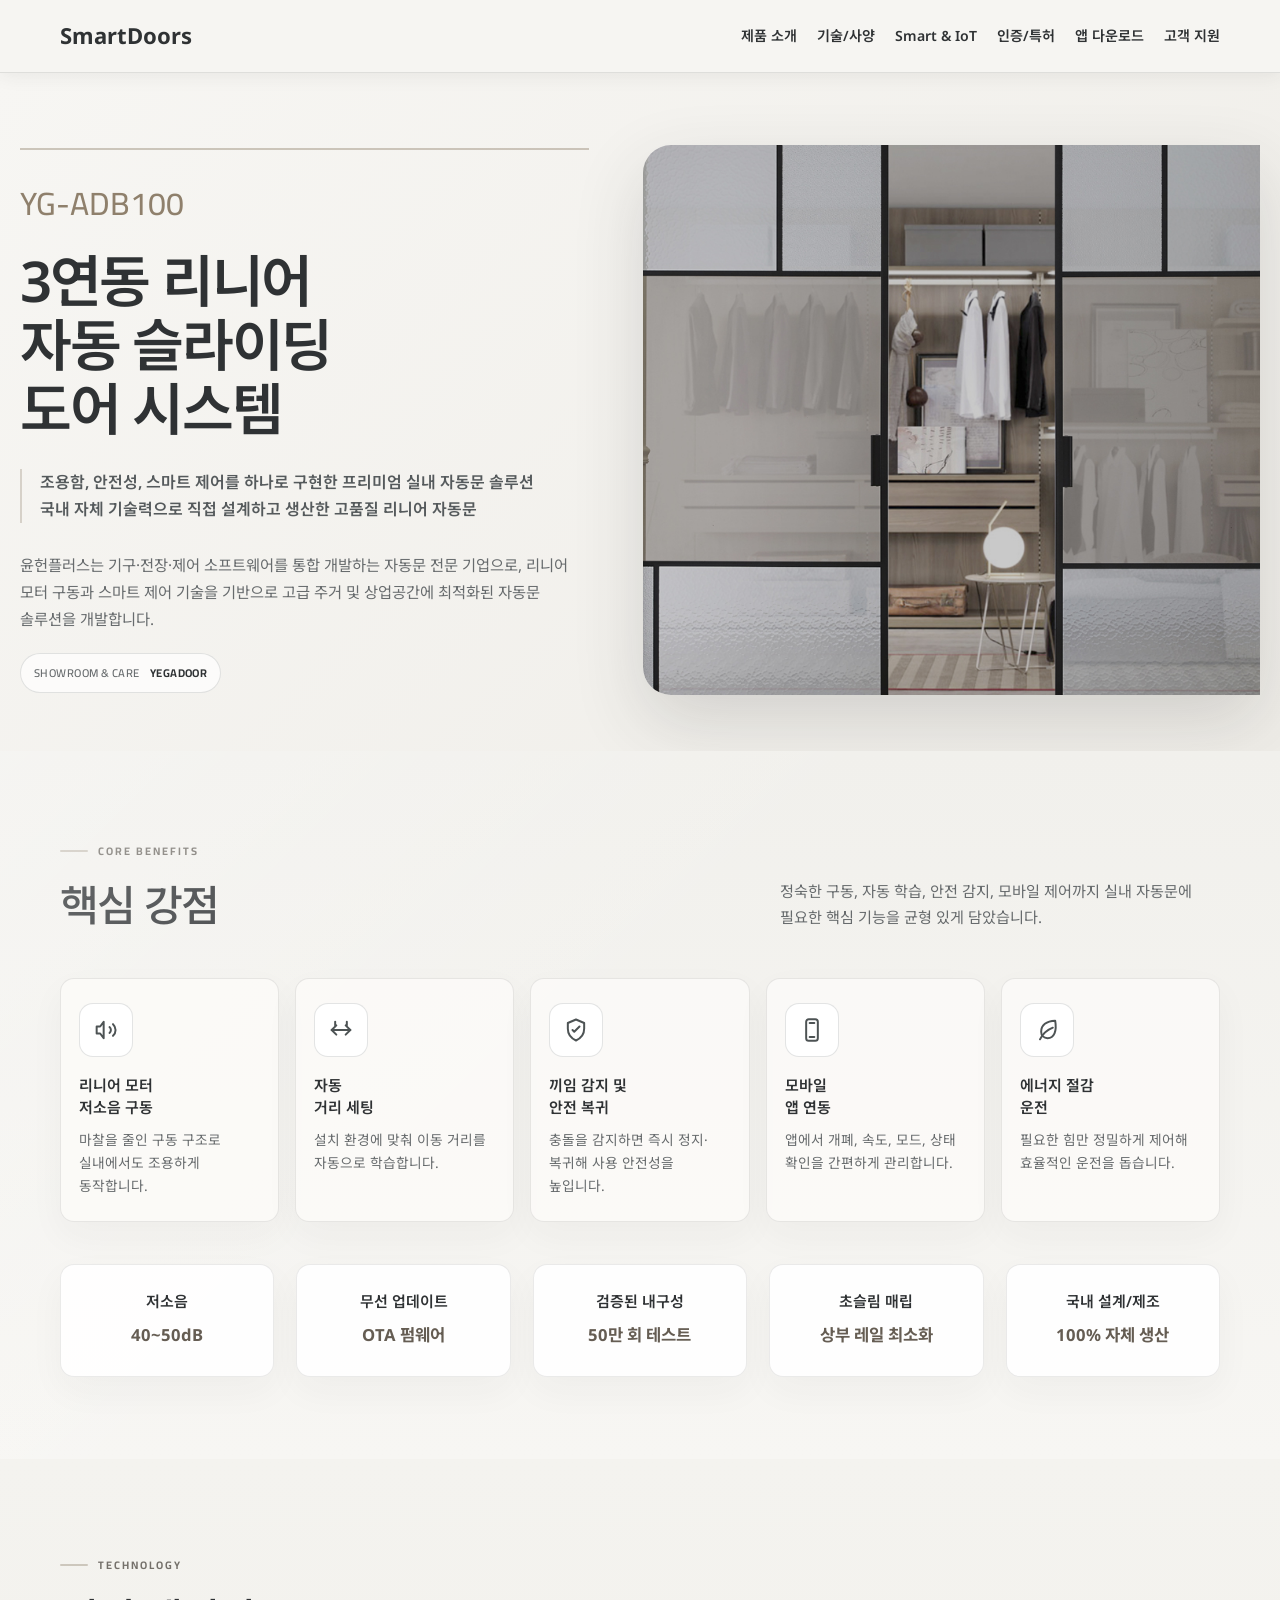
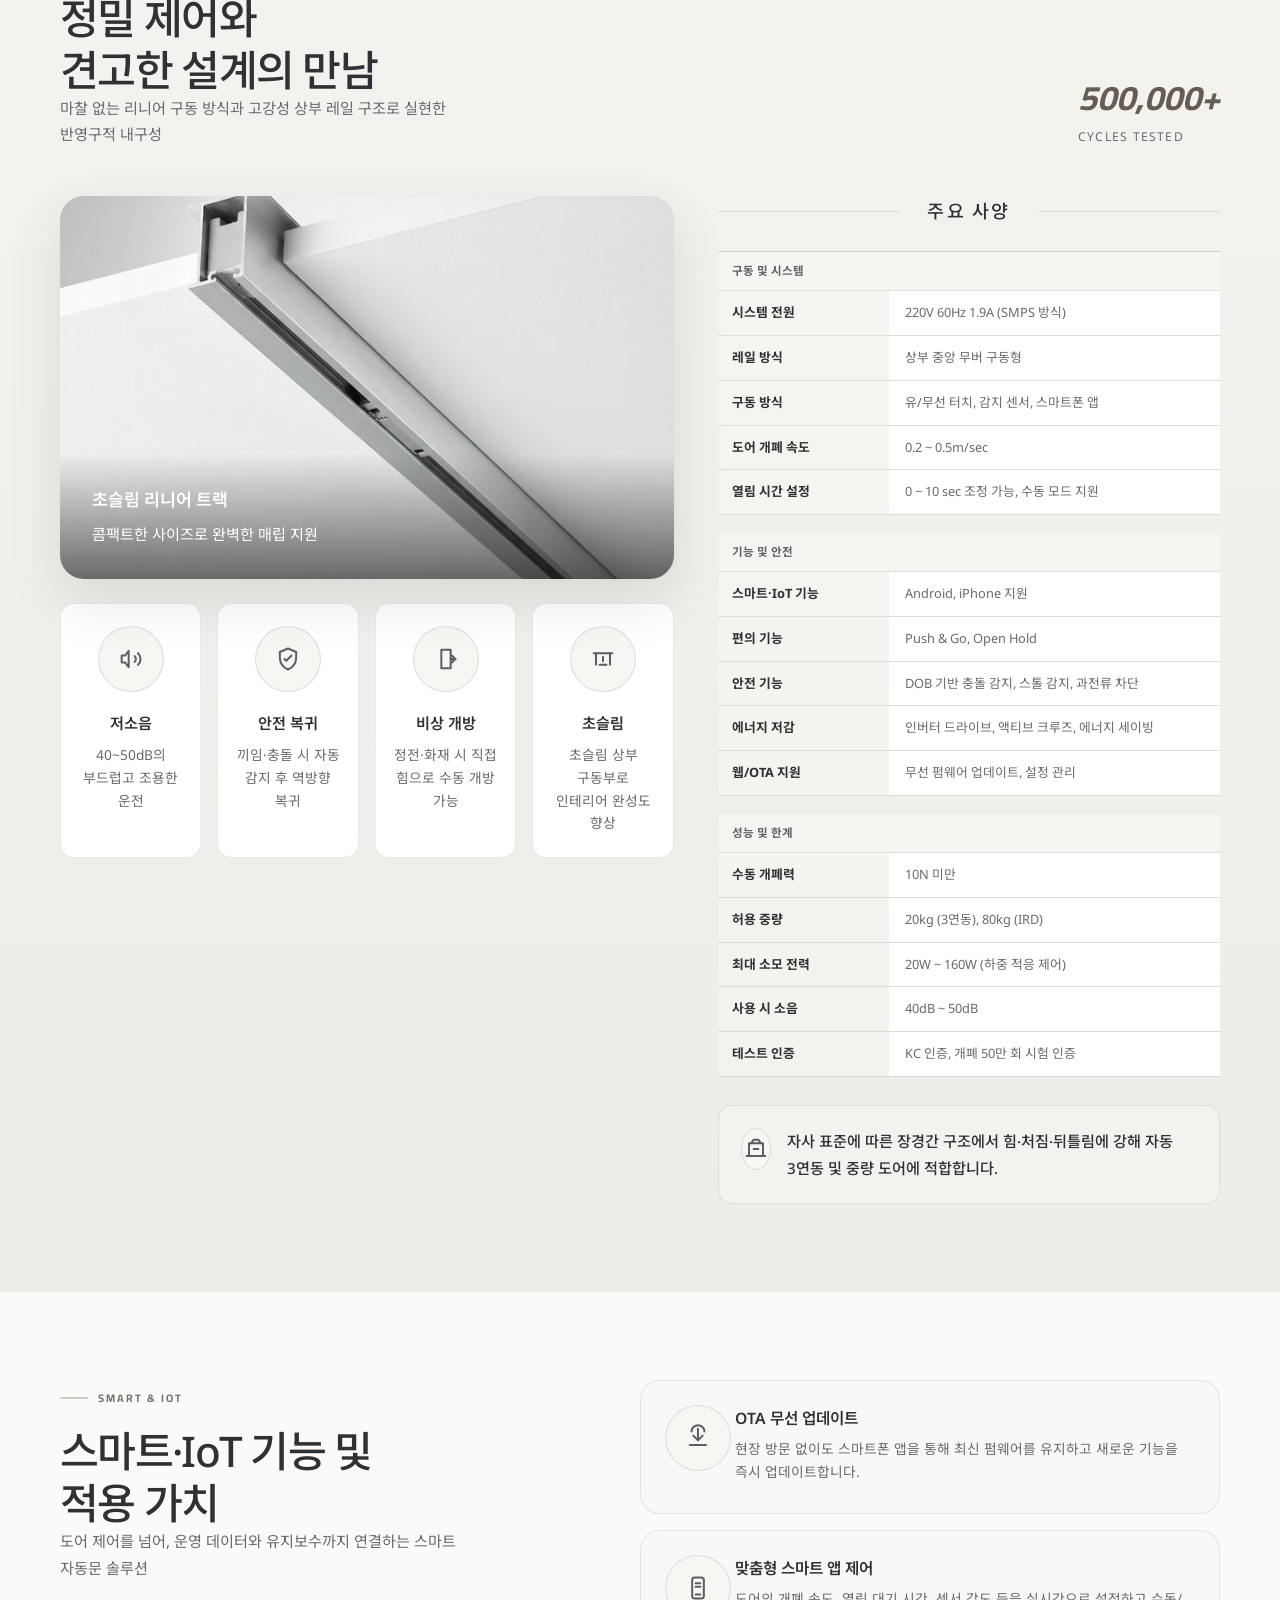
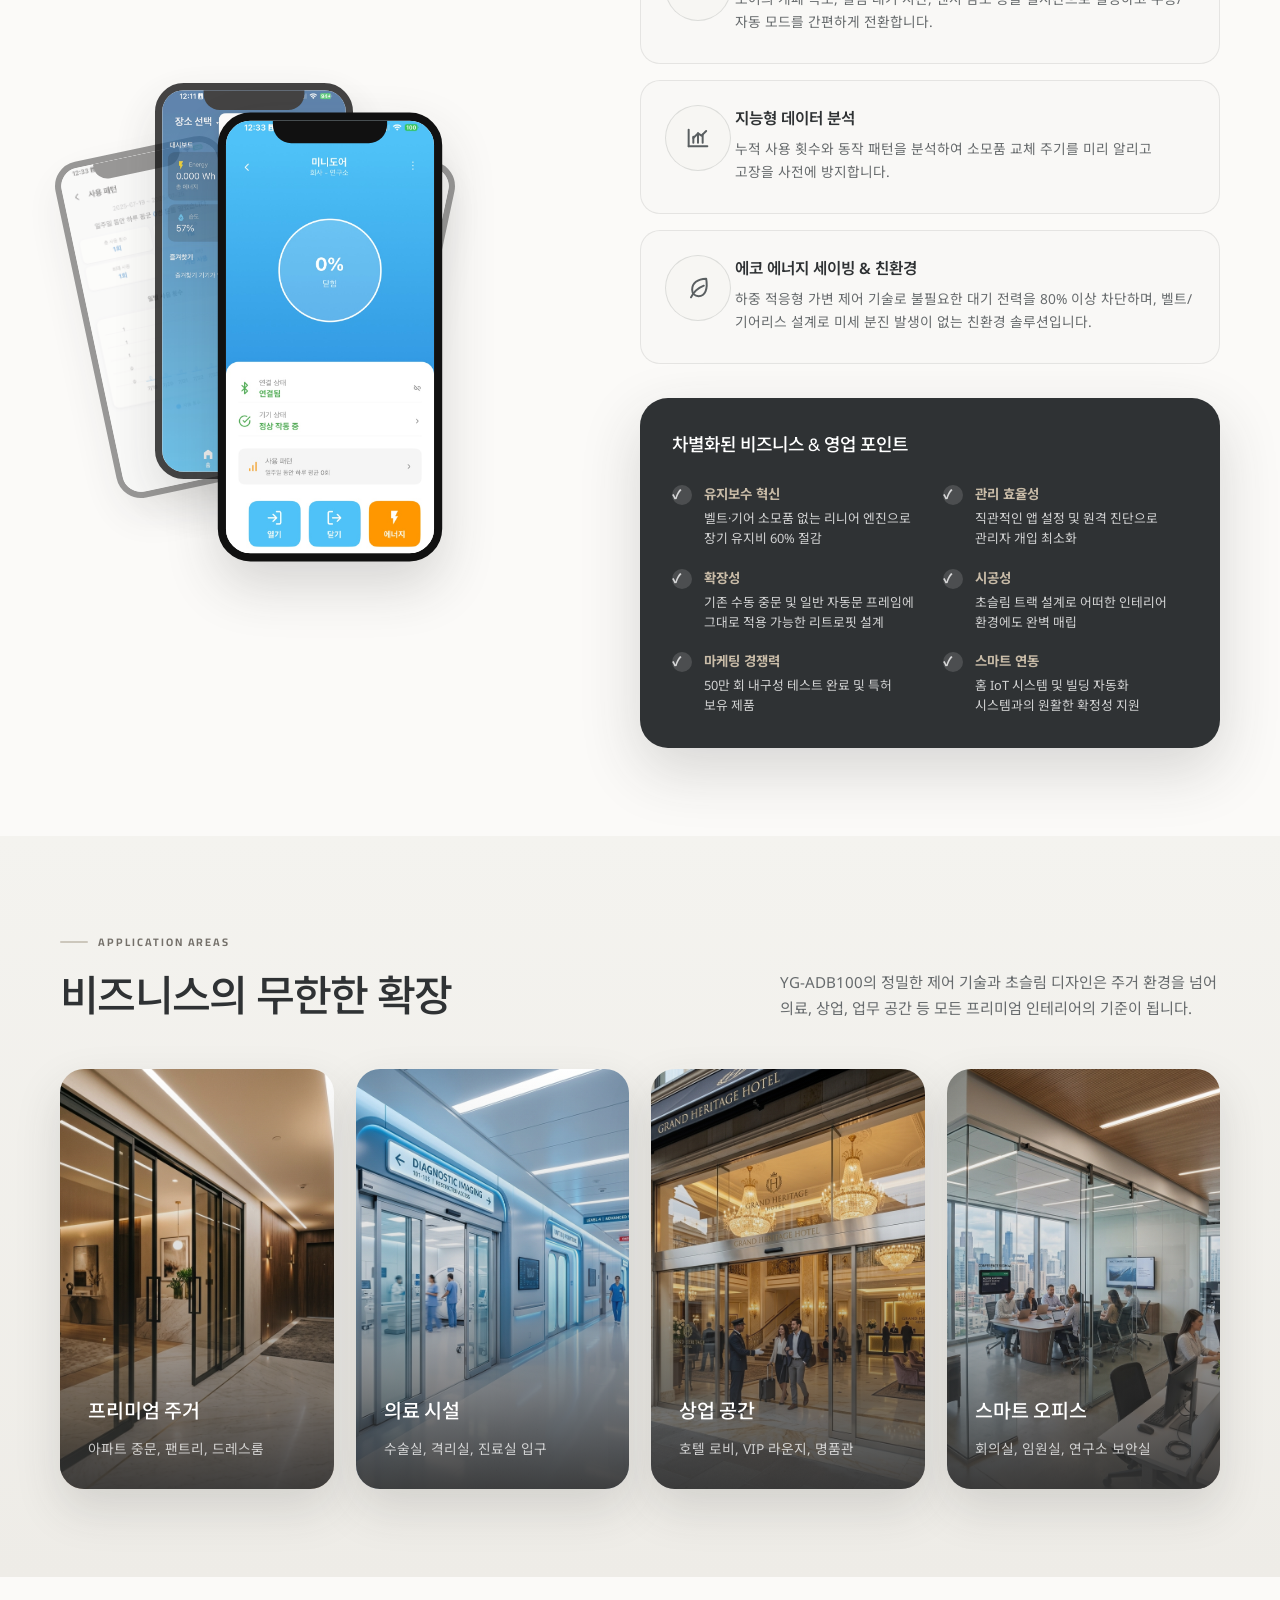
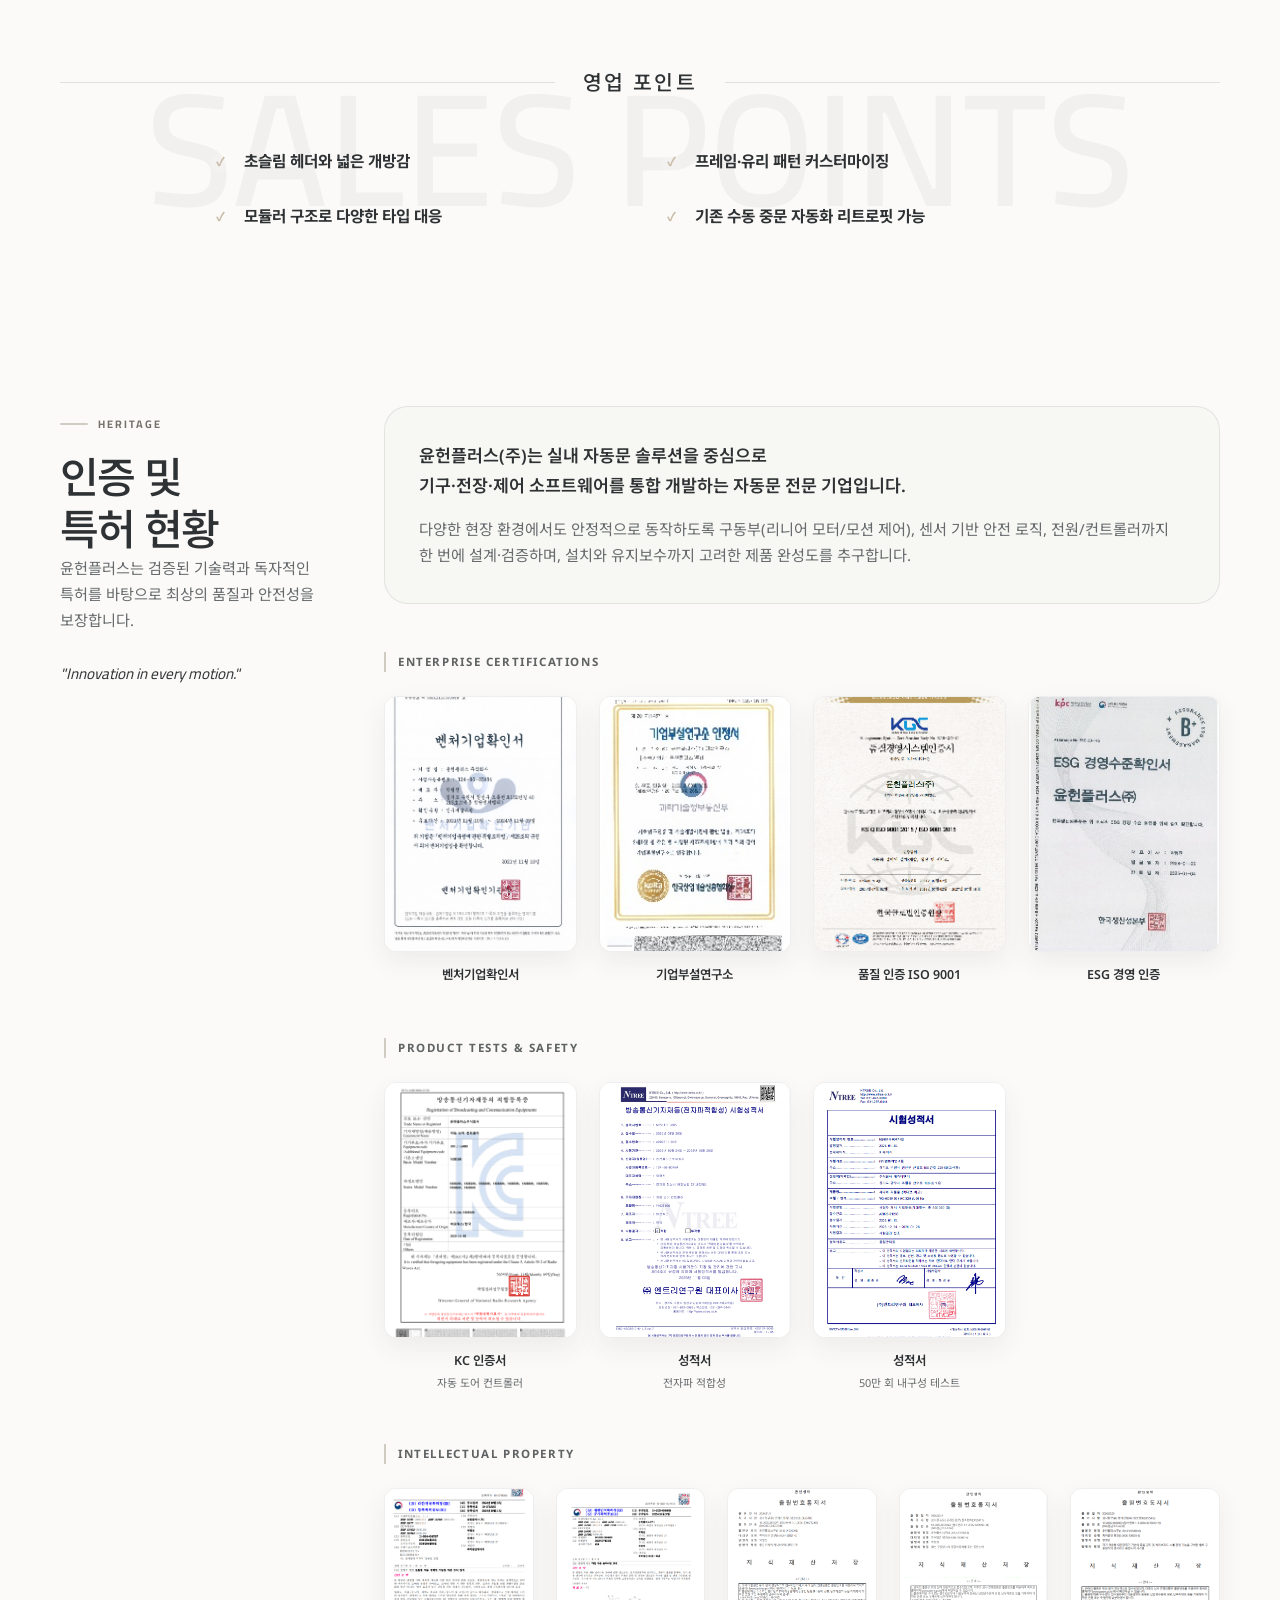
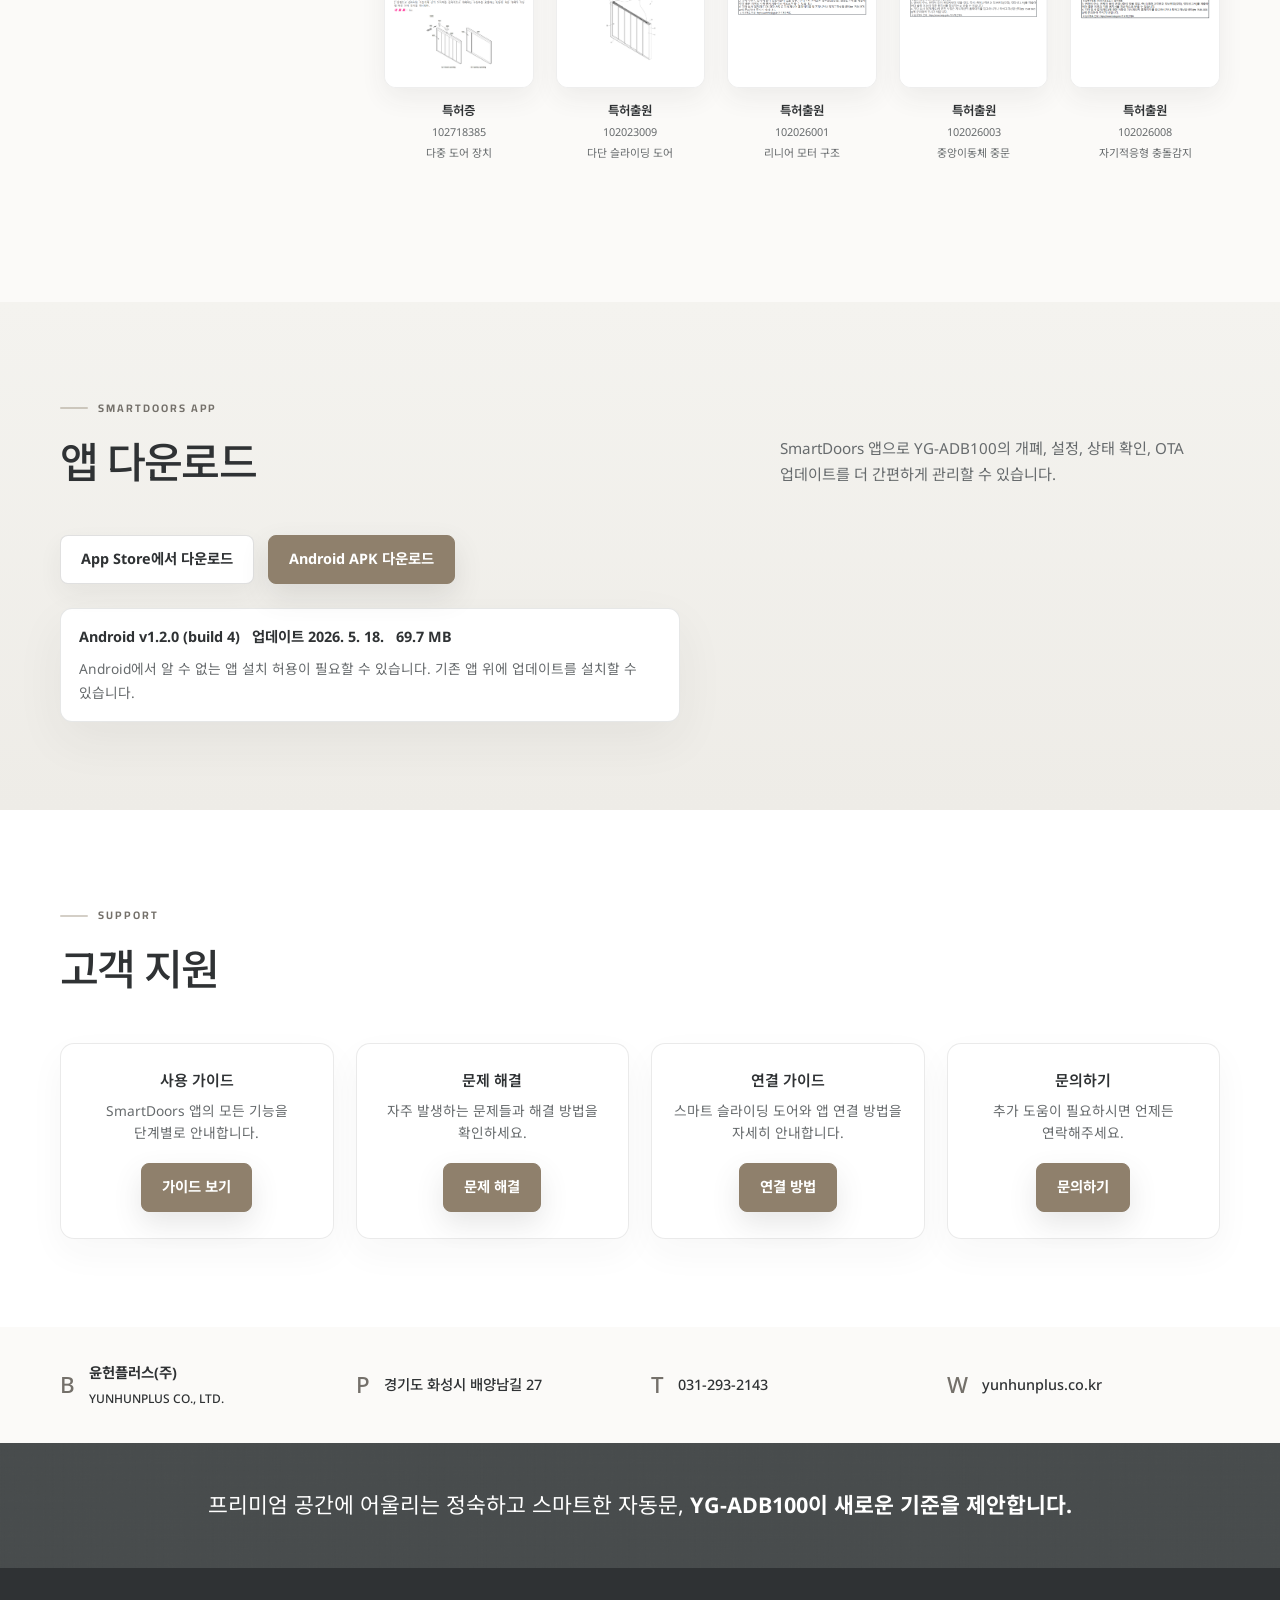
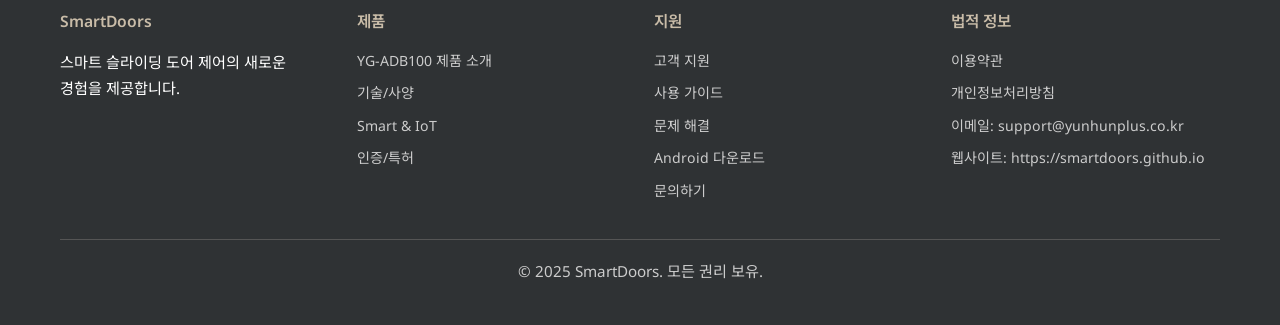
==== index.html @ 71a6e022 "docs: 핵심 강점 섹션 하단에 국내 설계/제조 메트릭 카드 추가 및 레이아웃 수정" ====
<!DOCTYPE html>
<html lang="ko">

<head>
    <meta charset="UTF-8">
    <meta name="viewport" content="width=device-width, initial-scale=1.0">
    <title>SmartDoors - YG-ADB100 스마트 자동 슬라이딩 도어</title>
    <meta name="description"
        content="SmartDoors는 YG-ADB100 스마트 자동 슬라이딩 도어 시스템과 모바일 앱을 소개하고, iOS 및 Android 앱 다운로드와 고객 지원을 제공합니다.">
    <meta name="keywords" content="YG-ADB100,스마트 슬라이딩 도어,자동문,슬라이딩 도어,리니어 모터,블루투스,스마트홈,자동화,제어,원격">
    <style>
        @import url("https://fonts.googleapis.com/css2?family=Cairo:wght@300;400;500;600;700&family=Noto+Sans:wght@300;400;500;600;700&family=Noto+Sans+KR:wght@300;400;500;600;700&display=swap");

        * {
            margin: 0;
            padding: 0;
            box-sizing: border-box;
        }

        :root {
            --gold: #8f806c;
            --gold-light: #c9bca8;
            --cream: #f6f5f2;
            --cream-deep: #eeece7;
            --surface: #fbfaf8;
            --dark: #2f3234;
            --gray: #676b6d;
            --line: rgba(83, 86, 86, 0.14);
            --font-sans: "Noto Sans", "Noto Sans KR", -apple-system, BlinkMacSystemFont, "Segoe UI", sans-serif;
            --font-serif: "Noto Sans", "Noto Sans KR", -apple-system, BlinkMacSystemFont, "Segoe UI", sans-serif;
            --font-display: "Cairo", "Noto Sans", "Noto Sans KR", sans-serif;
        }

        html {
            scroll-behavior: smooth;
        }

        body {
            font-family: var(--font-sans);
            font-size: 15.5px;
            line-height: 1.72;
            color: var(--dark);
            background-color: var(--cream);
            font-weight: 400;
            letter-spacing: 0;
            word-break: keep-all;
            overflow-wrap: break-word;
            text-rendering: optimizeLegibility;
        }

        img {
            max-width: 100%;
        }

        a {
            color: inherit;
        }

        p,
        li {
            font-size: 0.95rem;
            line-height: 1.74;
            word-break: keep-all;
            overflow-wrap: break-word;
        }

        h1,
        h2,
        h3,
        a,
        span,
        strong {
            word-break: keep-all;
        }

        .container {
            max-width: 1200px;
            margin: 0 auto;
            padding: 0 20px;
        }

        .serif {
            font-family: var(--font-display);
        }

        .header {
            position: sticky;
            top: 0;
            z-index: 1000;
            background: rgba(246, 245, 242, 0.96);
            border-bottom: 1px solid var(--line);
            box-shadow: 0 2px 18px rgba(51, 51, 51, 0.08);
            backdrop-filter: blur(16px);
        }

        .nav {
            position: relative;
            min-height: 72px;
            display: flex;
            justify-content: space-between;
            align-items: center;
            gap: 24px;
        }

        .logo {
            font-weight: 700;
            font-size: 1.38rem;
            color: var(--dark);
            text-decoration: none;
            letter-spacing: 0;
        }

        .nav-links {
            display: flex;
            flex-wrap: wrap;
            gap: 20px;
            justify-content: flex-end;
            font-size: 0.88rem;
            font-weight: 600;
        }

        .nav-links a {
            color: var(--dark);
            text-decoration: none;
            transition: color 0.2s ease;
        }

        .nav-links a:hover {
            color: var(--gold);
        }

        .nav-toggle {
            display: none;
            width: 42px;
            height: 42px;
            align-items: center;
            justify-content: center;
            border: 1px solid rgba(83, 86, 86, 0.16);
            border-radius: 10px;
            background: rgba(255, 255, 255, 0.56);
            color: var(--dark);
            cursor: pointer;
        }

        .nav-toggle-lines {
            position: relative;
            width: 18px;
            height: 14px;
        }

        .nav-toggle-lines span {
            position: absolute;
            left: 0;
            width: 100%;
            height: 2px;
            border-radius: 999px;
            background: currentColor;
            transition: transform 0.2s ease, opacity 0.2s ease, top 0.2s ease;
        }

        .nav-toggle-lines span:nth-child(1) {
            top: 0;
        }

        .nav-toggle-lines span:nth-child(2) {
            top: 6px;
        }

        .nav-toggle-lines span:nth-child(3) {
            top: 12px;
        }

        .nav.is-open .nav-toggle-lines span:nth-child(1) {
            top: 6px;
            transform: rotate(45deg);
        }

        .nav.is-open .nav-toggle-lines span:nth-child(2) {
            opacity: 0;
        }

        .nav.is-open .nav-toggle-lines span:nth-child(3) {
            top: 6px;
            transform: rotate(-45deg);
        }

        .brand-credit {
            color: var(--gray);
            text-decoration: none;
        }

        .brand-credit:hover {
            color: var(--gold);
        }

        .hero {
            background: linear-gradient(135deg, #f7f6f3 0%, #efede8 100%);
            padding: 72px 0 56px;
        }

        .hero .container {
            max-width: 1280px;
            padding-right: 20px;
        }

        .hero-grid {
            display: grid;
            grid-template-columns: minmax(430px, 0.96fr) minmax(520px, 1.04fr);
            gap: 54px;
            align-items: center;
        }

        .hero-copy {
            border-top: 2px solid rgba(143, 128, 108, 0.42);
            padding-top: 26px;
            max-width: 620px;
        }

        .kicker {
            color: var(--gray);
            font-family: var(--font-display);
            font-size: 0.74rem;
            font-weight: 600;
            letter-spacing: 0.14em;
            text-transform: uppercase;
            margin-bottom: 48px;
        }

        .partner-note {
            display: inline-flex;
            align-items: center;
            gap: 10px;
            flex-wrap: nowrap;
            width: fit-content;
            max-width: 100%;
            margin-top: 20px;
            padding: 9px 13px;
            border: 1px solid rgba(83, 86, 86, 0.16);
            border-radius: 999px;
            color: var(--gray);
            background: rgba(255, 255, 255, 0.68);
            text-decoration: none;
            font-family: var(--font-display);
            font-size: 0.7rem;
            font-weight: 600;
            letter-spacing: 0.04em;
            text-transform: uppercase;
            white-space: nowrap;
            transition: border-color 0.2s ease, color 0.2s ease, background 0.2s ease;
        }

        .partner-note span,
        .partner-note strong {
            white-space: nowrap;
        }

        .partner-note strong {
            color: var(--dark);
            font-weight: 700;
        }

        .partner-note:hover {
            color: var(--gold);
            border-color: rgba(143, 128, 108, 0.36);
            background: white;
        }

        .product-code {
            color: var(--gold);
            font-family: var(--font-display);
            font-size: clamp(1.5rem, 2.5vw, 2.1rem);
            font-weight: 500;
            margin-bottom: 18px;
        }

        .hero h1 {
            font-family: var(--font-serif);
            font-size: clamp(2.25rem, 4.4vw, 4.15rem);
            line-height: 1.14;
            font-weight: 600;
            letter-spacing: -0.04em;
            margin-bottom: 28px;
        }

        .hero-lead {
            color: #555a5c;
            border-left: 2px solid rgba(143, 128, 108, 0.3);
            padding-left: 18px;
            margin-bottom: 30px;
            font-size: 1rem;
            line-height: 1.68;
            font-weight: 600;
            word-break: keep-all;
        }

        .hero-copy p {
            max-width: 560px;
            color: var(--gray);
            font-size: 0.96rem;
        }

        .cta-buttons {
            display: flex;
            gap: 14px;
            flex-wrap: wrap;
            margin-top: 34px;
        }

        .cta-btn,
        .support-btn {
            display: inline-flex;
            align-items: center;
            justify-content: center;
            min-height: 48px;
            padding: 11px 20px;
            border-radius: 8px;
            background: var(--gold);
            color: white;
            text-decoration: none;
            font-size: 0.9rem;
            font-weight: 700;
            border: 1px solid var(--gold);
            box-shadow: 0 12px 28px rgba(83, 86, 86, 0.14);
            transition: transform 0.2s ease, background 0.2s ease;
        }

        .cta-btn:hover,
        .support-btn:hover {
            transform: translateY(-2px);
            background: #766a5a;
        }

        .cta-btn.store,
        .cta-btn.secondary {
            background: white;
            color: var(--dark);
            border-color: rgba(83, 86, 86, 0.18);
            box-shadow: 0 10px 24px rgba(51, 51, 51, 0.06);
        }

        .hero-image {
            height: clamp(460px, 43vw, 600px);
            min-height: 0;
            border-radius: 28px 0 0 28px;
            overflow: hidden;
            box-shadow: 0 26px 70px rgba(51, 51, 51, 0.16);
            background: var(--surface);
        }

        .hero-image img,
        .feature-image img,
        .app-card img,
        .cert-image img {
            width: 100%;
            height: 100%;
            display: block;
            object-fit: cover;
        }

        .hero-image img {
            object-position: center center;
        }

        .download-panel {
            margin-top: 24px;
            max-width: 620px;
            padding: 16px 18px;
            background: white;
            border: 1px solid rgba(83, 86, 86, 0.14);
            border-radius: 12px;
            color: var(--gray);
            box-shadow: 0 18px 50px rgba(51, 51, 51, 0.06);
        }

        .download-meta {
            display: flex;
            gap: 12px;
            flex-wrap: wrap;
            margin-bottom: 7px;
            color: var(--dark);
            font-size: 0.9rem;
            font-weight: 700;
        }

        .download-note {
            font-size: 0.86rem;
        }

        .section {
            padding: 88px 0;
            background: var(--surface);
        }

        .section.alt {
            background: linear-gradient(180deg, #f4f3ef 0%, #eeece7 100%);
        }

        .section-header {
            display: flex;
            justify-content: space-between;
            align-items: flex-end;
            gap: 32px;
            margin-bottom: 48px;
        }

        .section-label {
            display: inline-flex;
            align-items: center;
            gap: 10px;
            color: #74706a;
            font-family: var(--font-display);
            font-size: 0.68rem;
            font-weight: 700;
            letter-spacing: 0.18em;
            text-transform: uppercase;
            margin-bottom: 18px;
        }

        .section-label::before {
            content: "";
            width: 28px;
            height: 2px;
            border-radius: 999px;
            background: rgba(143, 128, 108, 0.38);
        }

        .section-title {
            font-family: var(--font-serif);
            color: var(--dark);
            font-size: clamp(1.9rem, 3.3vw, 3rem);
            line-height: 1.22;
            font-weight: 500;
            letter-spacing: -0.04em;
        }

        .section-desc {
            color: var(--gray);
            max-width: 440px;
            font-size: 0.95rem;
            line-height: 1.72;
            font-weight: 400;
        }

        .center-title {
            display: flex;
            align-items: center;
            justify-content: center;
            gap: 28px;
            color: var(--dark);
            font-family: var(--font-display);
            font-size: 1.28rem;
            letter-spacing: 0.12em;
            font-weight: 500;
            margin-bottom: 48px;
            text-align: center;
        }

        .center-title::before,
        .center-title::after {
            content: "";
            height: 1px;
            flex: 1;
            background: rgba(83, 86, 86, 0.16);
        }

        .strengths {
            position: relative;
            padding: 82px 0;
            background: linear-gradient(180deg, #f1f0ec 0%, #f7f6f3 100%);
            overflow: hidden;
        }

        .strengths::before {
            content: "";
            position: absolute;
            inset: 0;
            opacity: 0.65;
            background-image: linear-gradient(135deg, rgba(255, 255, 255, 0.48), transparent 46%);
            pointer-events: none;
        }

        .strength-grid,
        .metric-grid,
        .spec-grid,
        .business-grid,
        .application-grid,
        .support-grid,
        .cert-grid,
        .patent-grid {
            display: grid;
            gap: 22px;
            position: relative;
            z-index: 1;
        }

        .strength-grid {
            grid-template-columns: repeat(5, minmax(0, 1fr));
            gap: 16px;
            margin-bottom: 42px;
        }

        .metric-grid {
            grid-template-columns: repeat(5, minmax(0, 1fr));
        }

        .support-grid {
            grid-template-columns: repeat(4, minmax(0, 1fr));
        }

        .strength-card,
        .metric-card,
        .spec-card,
        .support-card,
        .cert-card {
            background: rgba(255, 255, 255, 0.9);
            border: 1px solid rgba(83, 86, 86, 0.12);
            border-radius: 14px;
            padding: 26px 20px;
            text-align: center;
            box-shadow: 0 14px 36px rgba(51, 51, 51, 0.04);
        }

        .strengths .strength-card {
            min-height: 198px;
            padding: 24px 18px;
            text-align: left;
            background: rgba(251, 250, 248, 0.92);
        }

        .strength-icon,
        .mini-icon {
            width: 66px;
            height: 66px;
            margin: 0 auto 18px;
            border-radius: 50%;
            border: 1px solid rgba(83, 86, 86, 0.16);
            display: flex;
            align-items: center;
            justify-content: center;
            color: #5a5f61;
            font-size: 1.35rem;
            background: #f7f6f3;
            font-weight: 600;
        }

        .strengths .strength-icon {
            width: 54px;
            height: 54px;
            margin: 0 0 18px;
            border-radius: 14px;
            color: #4d5354;
            background: #ffffff;
        }

        .strength-icon svg {
            width: 28px;
            height: 28px;
            stroke: currentColor;
            stroke-width: 1.7;
            fill: none;
            stroke-linecap: round;
            stroke-linejoin: round;
        }

        .mini-icon svg {
            width: 28px;
            height: 28px;
            stroke: currentColor;
            stroke-width: 1.7;
            fill: none;
            stroke-linecap: round;
            stroke-linejoin: round;
        }

        .strength-card h3,
        .metric-card h3,
        .spec-card h3,
        .support-card h3 {
            color: var(--dark);
            font-size: 0.94rem;
            line-height: 1.46;
            font-weight: 600;
            margin-bottom: 8px;
        }

        .strengths .strength-card h3 {
            min-height: 44px;
            margin-bottom: 10px;
        }

        .metric-value,
        .spec-value {
            display: block;
            color: #655d53;
            font-weight: 700;
            font-size: 1.04rem;
            margin-top: 4px;
        }

        .technology-grid {
            display: grid;
            grid-template-columns: minmax(0, 1.1fr) minmax(360px, 0.9fr);
            gap: 44px;
            align-items: start;
        }

        .feature-image {
            position: relative;
            aspect-ratio: 16 / 10;
            border-radius: 24px;
            overflow: hidden;
            box-shadow: 0 22px 54px rgba(51, 51, 51, 0.12);
            margin-bottom: 24px;
        }

        .image-caption {
            position: absolute;
            inset: auto 0 0;
            padding: 32px;
            color: white;
            background: linear-gradient(to top, rgba(0, 0, 0, 0.55), transparent);
        }

        .image-caption h3 {
            font-size: 1.08rem;
            font-weight: 600;
            margin-bottom: 6px;
        }

        .feature-mini-grid {
            display: grid;
            grid-template-columns: repeat(4, minmax(0, 1fr));
            gap: 16px;
        }

        .feature-mini {
            background: white;
            border: 1px solid rgba(83, 86, 86, 0.13);
            border-radius: 14px;
            padding: 22px 16px;
            text-align: center;
        }

        .feature-mini h3 {
            margin-bottom: 8px;
            font-size: 0.95rem;
            font-weight: 600;
        }

        .feature-mini p,
        .support-card p,
        .strength-card p,
        .metric-card p,
        .spec-card p {
            color: var(--gray);
            font-size: 0.86rem;
            line-height: 1.65;
        }

        .spec-table {
            border-top: 1px solid rgba(83, 86, 86, 0.2);
        }

        .spec-group {
            margin-top: 18px;
        }

        .spec-group:first-child {
            margin-top: 0;
        }

        .spec-group-title {
            padding: 9px 14px;
            background: rgba(246, 245, 242, 0.9);
            color: #5f6363;
            border-bottom: 1px solid rgba(83, 86, 86, 0.13);
            font-size: 0.72rem;
            font-weight: 700;
        }

        .spec-row {
            display: grid;
            grid-template-columns: 34% 66%;
            border-bottom: 1px solid rgba(83, 86, 86, 0.12);
            font-size: 0.8rem;
            line-height: 1.55;
        }

        .spec-row strong {
            padding: 12px 14px;
            background: rgba(250, 248, 244, 0.42);
            color: var(--dark);
        }

        .spec-row span {
            padding: 12px 16px;
            color: var(--gray);
            background: white;
        }

        .structure-note {
            display: flex;
            gap: 16px;
            align-items: flex-start;
            margin-top: 28px;
            padding: 22px;
            background: #f3f2ef;
            border: 1px solid rgba(83, 86, 86, 0.13);
            border-radius: 14px;
            font-size: 0.92rem;
            font-weight: 500;
        }

        .smart-grid {
            display: grid;
            grid-template-columns: minmax(340px, 0.95fr) minmax(0, 1.05fr);
            gap: 56px;
            align-items: start;
        }

        .phone-stage {
            position: relative;
            min-height: 560px;
            margin-top: 44px;
        }

        .phone {
            position: absolute;
            width: 220px;
            height: 440px;
            border: 8px solid #111;
            border-radius: 32px;
            overflow: hidden;
            background: white;
            box-shadow: 0 24px 52px rgba(51, 51, 51, 0.18);
        }

        .phone::before {
            content: "";
            position: absolute;
            top: 0;
            left: 50%;
            width: 112px;
            height: 22px;
            transform: translateX(-50%);
            background: #111;
            border-radius: 0 0 18px 18px;
            z-index: 2;
        }

        .phone img {
            width: 100%;
            height: 100%;
            object-fit: cover;
        }

        .phone.one {
            left: 0;
            top: 72px;
            transform: rotate(-12deg) scale(0.78);
            opacity: 0.42;
        }

        .phone.two {
            left: 170px;
            top: 72px;
            transform: rotate(12deg) scale(0.78);
            opacity: 0.42;
        }

        .phone.three {
            left: 84px;
            top: 36px;
            transform: scale(0.9);
            opacity: 0.78;
        }

        .phone.four {
            left: 160px;
            top: 92px;
            transform: scale(1.02);
            z-index: 5;
        }

        .feature-list {
            display: grid;
            gap: 16px;
            margin-bottom: 34px;
        }

        .feature-item {
            display: grid;
            grid-template-columns: 52px 1fr;
            gap: 18px;
            padding: 24px;
            border: 1px solid rgba(83, 86, 86, 0.12);
            border-radius: 20px;
            background: rgba(246, 245, 242, 0.42);
        }

        .feature-item h3 {
            font-size: 0.98rem;
            font-weight: 600;
            margin-bottom: 6px;
        }

        .feature-item p {
            color: var(--gray);
            font-size: 0.86rem;
            line-height: 1.65;
        }

        .business-box {
            padding: 32px;
            background: var(--dark);
            color: white;
            border-radius: 28px;
            box-shadow: 0 22px 60px rgba(51, 51, 51, 0.18);
        }

        .business-box h3 {
            font-family: var(--font-display);
            font-size: 1.12rem;
            font-weight: 500;
            margin-bottom: 22px;
        }

        .business-grid {
            grid-template-columns: repeat(2, minmax(0, 1fr));
            gap: 18px 26px;
        }

        .business-point {
            display: grid;
            grid-template-columns: 20px 1fr;
            gap: 12px;
            align-items: start;
        }

        .check {
            width: 20px;
            height: 20px;
            border-radius: 50%;
            background: rgba(255, 255, 255, 0.14);
            color: var(--gold-light);
            display: flex;
            align-items: center;
            justify-content: center;
            font-size: 0.75rem;
            font-weight: 900;
            margin-top: 2px;
        }

        .business-point strong {
            display: block;
            color: var(--gold-light);
            font-size: 0.84rem;
            margin-bottom: 3px;
        }

        .business-point span {
            display: block;
            color: rgba(255, 255, 255, 0.78);
            font-size: 0.8rem;
            line-height: 1.55;
        }

        .application-grid {
            grid-template-columns: repeat(4, minmax(0, 1fr));
        }

        .app-card {
            position: relative;
            min-height: 420px;
            border-radius: 24px;
            overflow: hidden;
            color: white;
            box-shadow: 0 20px 46px rgba(51, 51, 51, 0.15);
        }

        .app-card::after {
            content: "";
            position: absolute;
            inset: 0;
            background: linear-gradient(to top, rgba(51, 51, 51, 0.92), rgba(51, 51, 51, 0.18), transparent);
        }

        .app-card-content {
            position: absolute;
            inset: auto 0 0;
            z-index: 1;
            padding: 28px;
        }

        .app-card h3 {
            font-family: var(--font-display);
            font-size: 1.22rem;
            font-weight: 500;
            margin-bottom: 8px;
        }

        .app-card p {
            color: rgba(255, 255, 255, 0.74);
            font-size: 0.86rem;
        }

        .sales-points {
            position: relative;
            overflow: hidden;
        }

        .sales-points::before {
            content: "SALES POINTS";
            position: absolute;
            left: 50%;
            top: 50%;
            transform: translate(-50%, -50%);
            color: rgba(83, 86, 86, 0.06);
            font-family: var(--font-display);
            font-size: clamp(3rem, 13vw, 10rem);
            font-weight: 600;
            white-space: nowrap;
        }

        .sales-grid {
            position: relative;
            z-index: 1;
            max-width: 860px;
            margin: 0 auto;
            display: grid;
            grid-template-columns: repeat(2, minmax(0, 1fr));
            gap: 28px 42px;
        }

        .sales-item {
            display: flex;
            align-items: center;
            gap: 14px;
            color: var(--dark);
            font-size: 0.98rem;
            font-weight: 700;
        }

        .cert-layout {
            display: grid;
            grid-template-columns: 260px 1fr;
            gap: 64px;
        }

        .company-box {
            padding: 34px;
            background: rgba(246, 245, 242, 0.72);
            border: 1px solid rgba(83, 86, 86, 0.12);
            border-radius: 24px;
            margin-bottom: 48px;
        }

        .company-box strong {
            display: block;
            color: var(--dark);
            font-size: 1.08rem;
            line-height: 1.7;
            font-weight: 600;
            margin-bottom: 16px;
        }

        .company-box p {
            color: var(--gray);
        }

        .cert-section {
            margin-bottom: 52px;
        }

        .cert-section h3 {
            color: #5f6363;
            font-size: 0.72rem;
            font-weight: 700;
            letter-spacing: 0.14em;
            text-transform: uppercase;
            border-left: 2px solid rgba(143, 128, 108, 0.38);
            padding-left: 12px;
            margin-bottom: 24px;
        }

        .cert-grid {
            grid-template-columns: repeat(4, minmax(0, 1fr));
        }

        .patent-grid {
            grid-template-columns: repeat(5, minmax(0, 1fr));
        }

        .cert-card {
            padding: 0;
            box-shadow: none;
            background: transparent;
            border: 0;
        }

        .cert-image {
            aspect-ratio: 3 / 4;
            border-radius: 12px;
            overflow: hidden;
            background: white;
            border: 1px solid #eee;
            box-shadow: 0 10px 26px rgba(51, 51, 51, 0.07);
            margin-bottom: 12px;
        }

        .cert-card strong {
            display: block;
            color: var(--dark);
            font-size: 0.78rem;
            font-weight: 600;
        }

        .cert-card span {
            display: block;
            color: var(--gray);
            font-size: 0.68rem;
            margin-top: 2px;
        }

        .company-info {
            padding: 34px 0;
            background: var(--surface);
        }

        .company-info-grid {
            display: grid;
            grid-template-columns: repeat(4, minmax(0, 1fr));
            gap: 22px;
        }

        .company-info-item {
            display: flex;
            gap: 14px;
            align-items: center;
            color: var(--dark);
            font-size: 0.9rem;
            font-weight: 500;
        }

        .company-info-item span:first-child {
            color: #74706a;
            font-size: 1.4rem;
        }

        .banner {
            position: relative;
            margin-top: -1px;
            padding: 44px 20px;
            text-align: center;
            color: white;
            background: #4b4f50;
            overflow: hidden;
        }

        .banner::before {
            content: "";
            position: absolute;
            inset: 0;
            background-image: url("images/black-linen.png");
            opacity: 0.12;
        }

        .banner p {
            position: relative;
            z-index: 1;
            font-size: clamp(1rem, 1.8vw, 1.35rem);
            font-weight: 400;
            line-height: 1.7;
        }

        .support {
            background: white;
        }

        .support-card {
            text-align: center;
        }

        .support-card p {
            margin-bottom: 18px;
        }

        .footer {
            background: var(--dark);
            color: white;
            padding: 40px 0;
            text-align: center;
        }

        .footer-content {
            display: grid;
            grid-template-columns: repeat(4, minmax(0, 1fr));
            gap: 28px;
            text-align: left;
            margin-bottom: 28px;
        }

        .footer h3 {
            color: var(--gold-light);
            margin-bottom: 14px;
            font-size: 0.98rem;
            font-weight: 600;
        }

        .footer ul {
            list-style: none;
        }

        .footer li {
            color: #ccc;
            margin-bottom: 8px;
            font-size: 0.88rem;
        }

        .footer a {
            color: #ccc;
            text-decoration: none;
        }

        .footer a:hover {
            color: white;
        }

        .footer-bottom {
            border-top: 1px solid #555;
            padding-top: 18px;
            color: #ccc;
        }

        @media (max-width: 1024px) {

            .hero-grid,
            .technology-grid,
            .smart-grid,
            .cert-layout {
                grid-template-columns: 1fr;
            }

            .hero .container {
                padding-right: 20px;
            }

            .strength-grid,
            .metric-grid,
            .application-grid,
            .company-info-grid,
            .footer-content {
                grid-template-columns: repeat(2, minmax(0, 1fr));
            }

            .phone-stage {
                max-width: 460px;
                margin-left: auto;
                margin-right: auto;
            }
        }

        @media (max-width: 760px) {
            body {
                font-size: 15px;
            }

            p,
            li {
                font-size: 0.92rem;
                line-height: 1.68;
            }

            .nav {
                align-items: center;
                flex-direction: row;
                padding: 14px 0;
                min-height: 64px;
            }

            .nav-toggle {
                display: inline-flex;
            }

            .nav-links {
                display: none;
                position: absolute;
                top: calc(100% + 10px);
                left: 0;
                right: 0;
                z-index: 10;
                grid-template-columns: 1fr;
                gap: 0;
                padding: 8px;
                border: 1px solid rgba(83, 86, 86, 0.14);
                border-radius: 14px;
                background: rgba(251, 250, 248, 0.98);
                box-shadow: 0 18px 44px rgba(51, 51, 51, 0.14);
                font-size: 0.92rem;
            }

            .nav.is-open .nav-links {
                display: grid;
            }

            .nav-links a {
                padding: 12px 14px;
                border-radius: 10px;
            }

            .nav-links a:hover {
                background: rgba(143, 128, 108, 0.08);
            }

            .hero {
                position: relative;
                min-height: 540px;
                padding: 36px 0 40px;
                display: flex;
                align-items: flex-end;
                background-image: linear-gradient(180deg, rgba(32, 35, 36, 0.18) 0%, rgba(32, 35, 36, 0.64) 62%, rgba(32, 35, 36, 0.82) 100%), url("images/hero/yegadoor-sliding-door.jpg");
                background-size: cover;
                background-position: center center;
                border-bottom: 0;
            }

            .hero-grid {
                display: block;
            }

            .hero-copy {
                max-width: none;
                padding-top: 0;
                border-top: 0;
            }

            .product-code {
                color: rgba(255, 255, 255, 0.82);
                font-size: 1.22rem;
                margin-bottom: 12px;
            }

            .hero h1 {
                max-width: 10.5em;
                color: white;
                font-size: clamp(2.05rem, 10vw, 2.72rem);
                line-height: 1.14;
                margin-bottom: 20px;
            }

            .hero h1 br {
                display: none;
            }

            .hero-lead {
                color: rgba(255, 255, 255, 0.9);
                border-left-color: rgba(255, 255, 255, 0.36);
                font-size: 0.95rem;
                line-height: 1.62;
                margin-bottom: 18px;
            }


            .hero-copy p {
                max-width: 34em;
                color: rgba(255, 255, 255, 0.78);
                font-size: 0.9rem;
                line-height: 1.64;
            }

            .partner-note {
                gap: 8px;
                flex-wrap: wrap;
                padding: 8px 11px;
                color: rgba(255, 255, 255, 0.76);
                border-color: rgba(255, 255, 255, 0.26);
                background: rgba(255, 255, 255, 0.1);
                font-size: 0.64rem;
                letter-spacing: 0.02em;
                white-space: normal;
            }

            .partner-note strong {
                color: white;
            }

            .hero-image {
                display: none;
            }

            .section-header {
                display: block;
                margin-bottom: 32px;
            }

            .section {
                padding: 64px 0;
            }

            .strengths {
                padding: 64px 0;
            }

            .section-label {
                margin-bottom: 14px;
            }

            .section-title {
                font-size: clamp(1.72rem, 8vw, 2.24rem);
                line-height: 1.24;
            }

            .section-desc {
                max-width: none;
                margin-top: 14px;
            }

            .center-title {
                font-size: 1.12rem;
                letter-spacing: 0.08em;
            }

            .strength-grid,
            .metric-grid,
            .feature-mini-grid,
            .business-grid,
            .application-grid,
            .support-grid,
            .cert-grid,
            .patent-grid,
            .company-info-grid,
            .footer-content,
            .sales-grid {
                grid-template-columns: 1fr;
            }

            .spec-row {
                grid-template-columns: 1fr;
            }

            .strength-grid,
            .feature-mini-grid,
            .feature-list,
            .metric-grid,
            .support-grid {
                gap: 12px;
            }

            .strengths .strength-card,
            .feature-mini {
                display: grid;
                grid-template-columns: 46px 1fr;
                column-gap: 14px;
                align-items: start;
                min-height: 0;
                padding: 18px;
                text-align: left;
            }

            .strengths .strength-icon,
            .feature-mini .mini-icon {
                width: 46px;
                height: 46px;
                margin: 0;
                border-radius: 12px;
            }

            .strength-icon svg,
            .mini-icon svg {
                width: 24px;
                height: 24px;
            }

            .strengths .strength-card h3,
            .feature-mini h3 {
                min-height: 0;
                margin: 0 0 5px;
                font-size: 0.96rem;
                line-height: 1.34;
            }

            .strengths .strength-card h3 br {
                display: none;
            }

            .strengths .strength-card p,
            .feature-mini p {
                grid-column: 2;
                font-size: 0.84rem;
                line-height: 1.56;
            }

            .metric-card {
                display: grid;
                grid-template-columns: minmax(92px, 0.8fr) 1fr;
                gap: 10px;
                align-items: center;
                padding: 16px 18px;
                text-align: left;
            }

            .metric-card h3 {
                margin: 0;
                font-size: 0.84rem;
            }

            .metric-value {
                margin: 0;
                font-size: 0.98rem;
                text-align: right;
            }

            .feature-item {
                grid-template-columns: 46px 1fr;
                gap: 14px;
                padding: 18px;
                border-radius: 16px;
            }

            .feature-item .mini-icon {
                width: 46px;
                height: 46px;
                margin: 0;
                border-radius: 12px;
            }

            .feature-item h3 {
                font-size: 0.96rem;
                line-height: 1.36;
            }

            .feature-item p {
                font-size: 0.84rem;
                line-height: 1.58;
            }

            .support-card {
                padding: 22px 20px;
                text-align: left;
            }

            .support-btn,
            .cta-btn {
                width: 100%;
            }

            .business-box {
                padding: 24px 20px;
                border-radius: 22px;
            }

            .business-point {
                grid-template-columns: 18px 1fr;
                gap: 10px;
            }

            .business-point strong {
                line-height: 1.42;
            }

            .cert-section {
                margin-bottom: 36px;
            }

            .cert-section h3 {
                margin-bottom: 14px;
            }

            .cert-grid,
            .patent-grid {
                gap: 10px;
            }

            .cert-card {
                display: grid;
                grid-template-columns: 74px 1fr;
                column-gap: 14px;
                align-items: center;
                padding: 12px;
                border: 1px solid rgba(83, 86, 86, 0.12);
                border-radius: 14px;
                background: rgba(255, 255, 255, 0.78);
                text-align: left;
            }

            .cert-image {
                width: 74px;
                aspect-ratio: 3 / 4;
                margin: 0;
                border-radius: 9px;
                box-shadow: 0 8px 18px rgba(51, 51, 51, 0.06);
            }

            .cert-card strong {
                font-size: 0.86rem;
                line-height: 1.35;
            }

            .cert-card span {
                font-size: 0.72rem;
                line-height: 1.38;
            }

            .smart-grid {
                gap: 24px;
            }

            .phone-stage {
                min-height: 480px;
                transform: scale(0.82);
                transform-origin: top center;
                margin-bottom: -80px;
            }

            .phone.one {
                left: -30px;
            }

            .phone.two {
                left: 150px;
            }

            .phone.three {
                left: 54px;
            }

            .phone.four {
                left: 128px;
            }
        }

        @media (max-width: 420px) {
            .container {
                padding-left: 16px;
                padding-right: 16px;
            }

            .hero h1 {
                max-width: 9.6em;
                font-size: clamp(1.9rem, 10.5vw, 2.38rem);
            }

            .hero {
                min-height: 500px;
                padding-top: 30px;
                padding-bottom: 34px;
            }

            .metric-card {
                grid-template-columns: 1fr;
                gap: 2px;
            }

            .metric-value {
                text-align: left;
            }

            .strengths .strength-card,
            .feature-mini,
            .feature-item {
                grid-template-columns: 42px 1fr;
                gap: 12px;
                padding: 16px;
            }

            .strengths .strength-icon,
            .feature-mini .mini-icon,
            .feature-item .mini-icon {
                width: 42px;
                height: 42px;
            }

            .cert-card {
                grid-template-columns: 64px 1fr;
                padding: 10px;
            }

            .cert-image {
                width: 64px;
            }

            .strength-icon svg,
            .mini-icon svg {
                width: 22px;
                height: 22px;
            }
        }
    </style>
</head>

<body>
    <header class="header">
        <div class="container">
            <nav class="nav">
                <a href="#" class="logo">SmartDoors</a>
                <button class="nav-toggle" type="button" aria-label="메뉴 열기" aria-expanded="false"
                    aria-controls="site-menu">
                    <span class="nav-toggle-lines" aria-hidden="true">
                        <span></span>
                        <span></span>
                        <span></span>
                    </span>
                </button>
                <div class="nav-links" id="site-menu">
                    <a href="#product">제품 소개</a>
                    <a href="#technology">기술/사양</a>
                    <a href="#smart">Smart & IoT</a>
                    <a href="#certifications">인증/특허</a>
                    <a href="#download">앱 다운로드</a>
                    <a href="support/">고객 지원</a>
                </div>
            </nav>
        </div>
    </header>

    <main>
        <section id="product" class="hero">
            <div class="container">
                <div class="hero-grid">
                    <div class="hero-copy">
                        <div class="product-code">YG-ADB100</div>
                        <h1>3연동 리니어 <br>자동 슬라이딩 <br>도어 시스템</h1>
                        <div class="hero-lead">조용함, 안전성, 스마트 제어를 하나로 구현한 프리미엄 실내 자동문 솔루션 <br>국내 자체 기술력으로 직접 설계하고 생산한 고품질 리니어 자동문</div>
                        <p>윤헌플러스는 기구·전장·제어 소프트웨어를 통합 개발하는 자동문 전문 기업으로, 리니어 모터 구동과 스마트 제어 기술을 기반으로 고급 주거 및 상업공간에 최적화된 자동문
                            솔루션을 개발합니다.</p>
                        <a class="partner-note" href="http://yegadoor.com/shop/main/index.php" target="_blank"
                            rel="noopener"><span>showroom & care</span><strong>yegadoor</strong></a>
                    </div>
                    <div class="hero-image">
                        <img src="images/hero/yegadoor-sliding-door.jpg" alt="예가도어 프리미엄 실내 슬라이딩 도어 시공 이미지">
                    </div>
                </div>
            </div>
        </section>

        <section class="strengths">
            <div class="container">
                <div class="section-header">
                    <div>
                        <span class="section-label">Core Benefits</span>
                        <h2 class="section-title">핵심 강점</h2>
                    </div>
                    <p class="section-desc">정숙한 구동, 자동 학습, 안전 감지, 모바일 제어까지 실내 자동문에 필요한 핵심 기능을 균형 있게 담았습니다.</p>
                </div>
                <div class="strength-grid">
                    <div class="strength-card">
                        <div class="strength-icon" aria-hidden="true">
                            <svg viewBox="0 0 24 24">
                                <path d="M4 9h3l3-4v14l-3-4H4z"></path>
                                <path d="M15 9.5c.8.7 1.2 1.5 1.2 2.5s-.4 1.8-1.2 2.5"></path>
                                <path d="M18 7c1.4 1.3 2.2 3 2.2 5s-.8 3.7-2.2 5"></path>
                            </svg>
                        </div>
                        <h3>리니어 모터 <br>저소음 구동</h3>
                        <p>마찰을 줄인 구동 구조로 실내에서도 조용하게 동작합니다.</p>
                    </div>
                    <div class="strength-card">
                        <div class="strength-icon" aria-hidden="true">
                            <svg viewBox="0 0 24 24">
                                <path d="M4 12h16"></path>
                                <path d="M8 8l-4 4 4 4"></path>
                                <path d="M16 8l4 4-4 4"></path>
                                <path d="M7 5v3"></path>
                                <path d="M17 5v3"></path>
                            </svg>
                        </div>
                        <h3>자동 <br>거리 세팅</h3>
                        <p>설치 환경에 맞춰 이동 거리를 자동으로 학습합니다.</p>
                    </div>
                    <div class="strength-card">
                        <div class="strength-icon" aria-hidden="true">
                            <svg viewBox="0 0 24 24">
                                <path d="M12 3l7 3v5c0 4.5-2.8 8.1-7 10-4.2-1.9-7-5.5-7-10V6z"></path>
                                <path d="M15 9l-4.5 4.5L9 12"></path>
                            </svg>
                        </div>
                        <h3>끼임 감지 및 <br>안전 복귀</h3>
                        <p>충돌을 감지하면 즉시 정지·복귀해 사용 안전성을 높입니다.</p>
                    </div>
                    <div class="strength-card">
                        <div class="strength-icon" aria-hidden="true">
                            <svg viewBox="0 0 24 24">
                                <rect x="7" y="2.8" width="10" height="18.4" rx="2.2"></rect>
                                <path d="M10 18h4"></path>
                                <path d="M10 6h4"></path>
                            </svg>
                        </div>
                        <h3>모바일 <br>앱 연동</h3>
                        <p>앱에서 개폐, 속도, 모드, 상태 확인을 간편하게 관리합니다.</p>
                    </div>
                    <div class="strength-card">
                        <div class="strength-icon" aria-hidden="true">
                            <svg viewBox="0 0 24 24">
                                <path d="M19 4c-7.5.2-12 3.9-12 9.5 0 3.2 2.3 5.5 5.5 5.5 5.6 0 8.1-5.9 6.5-15z"></path>
                                <path d="M6 20c2.5-5 6.4-8.2 11-10"></path>
                            </svg>
                        </div>
                        <h3>에너지 절감 <br>운전</h3>
                        <p>필요한 힘만 정밀하게 제어해 효율적인 운전을 돕습니다.</p>
                    </div>
                </div>
                <div class="metric-grid">
                    <div class="metric-card">
                        <h3>저소음</h3>
                        <span class="metric-value">40~50dB</span>
                    </div>
                    <div class="metric-card">
                        <h3>무선 업데이트</h3>
                        <span class="metric-value">OTA 펌웨어</span>
                    </div>
                    <div class="metric-card">
                        <h3>검증된 내구성</h3>
                        <span class="metric-value">50만 회 테스트</span>
                    </div>
                    <div class="metric-card">
                        <h3>초슬림 매립</h3>
                        <span class="metric-value">상부 레일 최소화</span>
                    </div>
                    <div class="metric-card">
                        <h3>국내 설계/제조</h3>
                        <span class="metric-value">100% 자체 생산</span>
                    </div>
                </div>
            </div>
        </section>

        <section id="technology" class="section alt">
            <div class="container">
                <div class="section-header">
                    <div>
                        <span class="section-label">Technology</span>
                        <h2 class="section-title">정밀 제어와 <br>견고한 설계의 만남</h2>
                        <p class="section-desc">마찰 없는 리니어 구동 방식과 고강성 상부 레일 구조로 실현한 반영구적 내구성</p>
                    </div>
                    <div>
                        <div class="metric-value serif" style="font-size:2.15rem; font-style:italic;">500,000+</div>
                        <div style="color:var(--gray); letter-spacing:0.1em; font-size:0.76rem;">CYCLES TESTED</div>
                    </div>
                </div>

                <div class="technology-grid">
                    <div>
                        <div class="feature-image">
                            <img src="images/product/door_rail_closeup.png" alt="YG-ADB100 초슬림 리니어 트랙">
                            <div class="image-caption">
                                <h3>초슬림 리니어 트랙</h3>
                                <p>콤팩트한 사이즈로 완벽한 매립 지원</p>
                            </div>
                        </div>
                        <div class="feature-mini-grid">
                            <div class="feature-mini">
                                <div class="mini-icon" aria-hidden="true">
                                    <svg viewBox="0 0 24 24">
                                        <path d="M4 9h3l3-4v14l-3-4H4z"></path>
                                        <path d="M15 9.5c.8.7 1.2 1.5 1.2 2.5s-.4 1.8-1.2 2.5"></path>
                                        <path d="M18 7c1.4 1.3 2.2 3 2.2 5s-.8 3.7-2.2 5"></path>
                                    </svg>
                                </div>
                                <h3>저소음</h3>
                                <p>40~50dB의 부드럽고 조용한 운전</p>
                            </div>
                            <div class="feature-mini">
                                <div class="mini-icon" aria-hidden="true">
                                    <svg viewBox="0 0 24 24">
                                        <path d="M12 3l7 3v5c0 4.5-2.8 8.1-7 10-4.2-1.9-7-5.5-7-10V6z"></path>
                                        <path d="M15 9l-4.5 4.5L9 12"></path>
                                    </svg>
                                </div>
                                <h3>안전 복귀</h3>
                                <p>끼임·충돌 시 자동 감지 후 역방향 복귀</p>
                            </div>
                            <div class="feature-mini">
                                <div class="mini-icon" aria-hidden="true">
                                    <svg viewBox="0 0 24 24">
                                        <path d="M8 4h8v16H8z"></path>
                                        <path d="M16 12h4"></path>
                                        <path d="M20 12l-3-3"></path>
                                        <path d="M20 12l-3 3"></path>
                                    </svg>
                                </div>
                                <h3>비상 개방</h3>
                                <p>정전·화재 시 직접 힘으로 수동 개방 가능</p>
                            </div>
                            <div class="feature-mini">
                                <div class="mini-icon" aria-hidden="true">
                                    <svg viewBox="0 0 24 24">
                                        <path d="M4 7h16"></path>
                                        <path d="M6 7v10"></path>
                                        <path d="M18 7v10"></path>
                                        <path d="M9 17h6"></path>
                                        <path d="M12 10v4"></path>
                                    </svg>
                                </div>
                                <h3>초슬림</h3>
                                <p>초슬림 상부 구동부로 인테리어 완성도 향상</p>
                            </div>
                        </div>
                    </div>

                    <div>
                        <h3 class="center-title" style="font-size:1.15rem; margin-bottom:24px;">주요 사양</h3>
                        <div class="spec-table">
                            <div class="spec-group">
                                <div class="spec-group-title">구동 및 시스템</div>
                                <div class="spec-row"><strong>시스템 전원</strong><span>220V 60Hz 1.9A (SMPS 방식)</span></div>
                                <div class="spec-row"><strong>레일 방식</strong><span>상부 중앙 무버 구동형</span></div>
                                <div class="spec-row"><strong>구동 방식</strong><span>유/무선 터치, 감지 센서, 스마트폰 앱</span></div>
                                <div class="spec-row"><strong>도어 개폐 속도</strong><span>0.2 ~ 0.5m/sec</span></div>
                                <div class="spec-row"><strong>열림 시간 설정</strong><span>0 ~ 10 sec 조정 가능, 수동 모드 지원</span>
                                </div>
                            </div>
                            <div class="spec-group">
                                <div class="spec-group-title">기능 및 안전</div>
                                <div class="spec-row"><strong>스마트·IoT 기능</strong><span>Android, iPhone 지원</span></div>
                                <div class="spec-row"><strong>편의 기능</strong><span>Push & Go, Open Hold</span></div>
                                <div class="spec-row"><strong>안전 기능</strong><span>DOB 기반 충돌 감지, 스톨 감지, 과전류 차단</span>
                                </div>
                                <div class="spec-row"><strong>에너지 저감</strong><span>인버터 드라이브, 액티브 크루즈, 에너지 세이빙</span>
                                </div>
                                <div class="spec-row"><strong>웹/OTA 지원</strong><span>무선 펌웨어 업데이트, 설정 관리</span></div>
                            </div>
                            <div class="spec-group">
                                <div class="spec-group-title">성능 및 한계</div>
                                <div class="spec-row"><strong>수동 개폐력</strong><span>10N 미만</span></div>
                                <div class="spec-row"><strong>허용 중량</strong><span>20kg (3연동), 80kg (IRD)</span></div>
                                <div class="spec-row"><strong>최대 소모 전력</strong><span>20W ~ 160W (하중 적응 제어)</span></div>
                                <div class="spec-row"><strong>사용 시 소음</strong><span>40dB ~ 50dB</span></div>
                                <div class="spec-row"><strong>테스트 인증</strong><span>KC 인증, 개폐 50만 회 시험 인증</span></div>
                            </div>
                        </div>
                        <div class="structure-note">
                            <span class="mini-icon" style="margin:0; width:42px; height:42px;" aria-hidden="true">
                                <svg viewBox="0 0 24 24">
                                    <path d="M4 18h16"></path>
                                    <path d="M6 18V7h12v11"></path>
                                    <path d="M8 7l2-3h4l2 3"></path>
                                    <path d="M10 12h4"></path>
                                </svg>
                            </span>
                            <p>자사 표준에 따른 장경간 구조에서 힘·처짐·뒤틀림에 강해 자동 3연동 및 중량 도어에 적합합니다.</p>
                        </div>
                    </div>
                </div>
            </div>
        </section>

        <section id="smart" class="section">
            <div class="container">
                <div class="smart-grid">
                    <div>
                        <span class="section-label">Smart & IoT</span>
                        <h2 class="section-title">스마트·IoT 기능 및 <br>적용 가치</h2>
                        <p class="section-desc">도어 제어를 넘어, 운영 데이터와 유지보수까지 연결하는 스마트 자동문 솔루션</p>
                        <div class="phone-stage">
                            <div class="phone one"><img src="images/app/app_3.jpg" alt="SmartDoors 사용 패턴 화면"></div>
                            <div class="phone two"><img src="images/app/app_1.jpg" alt="SmartDoors 에너지 모니터링 화면"></div>
                            <div class="phone three"><img src="images/app/app_2.jpg" alt="SmartDoors 대시보드 화면"></div>
                            <div class="phone four"><img src="images/app/app_4.jpg" alt="SmartDoors 도어 제어 화면"></div>
                        </div>
                    </div>
                    <div>
                        <div class="feature-list">
                            <div class="feature-item">
                                <div class="mini-icon" aria-hidden="true">
                                    <svg viewBox="0 0 24 24">
                                        <path d="M12 4v10"></path>
                                        <path d="M8 10l4 4 4-4"></path>
                                        <path d="M5 18h14"></path>
                                        <path d="M17.5 6.5a5.5 5.5 0 0 0-11 0"></path>
                                    </svg>
                                </div>
                                <div>
                                    <h3>OTA 무선 업데이트</h3>
                                    <p>현장 방문 없이도 스마트폰 앱을 통해 최신 펌웨어를 유지하고 새로운 기능을 즉시 업데이트합니다.</p>
                                </div>
                            </div>
                            <div class="feature-item">
                                <div class="mini-icon" aria-hidden="true">
                                    <svg viewBox="0 0 24 24">
                                        <rect x="7" y="3" width="10" height="18" rx="2.2"></rect>
                                        <path d="M10 17.5h4"></path>
                                        <path d="M10 8h4"></path>
                                        <path d="M10 11h4"></path>
                                    </svg>
                                </div>
                                <div>
                                    <h3>맞춤형 스마트 앱 제어</h3>
                                    <p>도어의 개폐 속도, 열림 대기 시간, 센서 감도 등을 실시간으로 설정하고 수동/자동 모드를 간편하게 전환합니다.</p>
                                </div>
                            </div>
                            <div class="feature-item">
                                <div class="mini-icon" aria-hidden="true">
                                    <svg viewBox="0 0 24 24">
                                        <path d="M4 19V5"></path>
                                        <path d="M4 19h16"></path>
                                        <path d="M8 16v-5"></path>
                                        <path d="M12 16V8"></path>
                                        <path d="M16 16v-7"></path>
                                        <path d="M19 6l-4 4-3-2-4 4"></path>
                                    </svg>
                                </div>
                                <div>
                                    <h3>지능형 데이터 분석</h3>
                                    <p>누적 사용 횟수와 동작 패턴을 분석하여 소모품 교체 주기를 미리 알리고 고장을 사전에 방지합니다.</p>
                                </div>
                            </div>
                            <div class="feature-item">
                                <div class="mini-icon" aria-hidden="true">
                                    <svg viewBox="0 0 24 24">
                                        <path
                                            d="M19 4c-7.5.2-12 3.9-12 9.5 0 3.2 2.3 5.5 5.5 5.5 5.6 0 8.1-5.9 6.5-15z">
                                        </path>
                                        <path d="M6 20c2.5-5 6.4-8.2 11-10"></path>
                                    </svg>
                                </div>
                                <div>
                                    <h3>에코 에너지 세이빙 & 친환경</h3>
                                    <p>하중 적응형 가변 제어 기술로 불필요한 대기 전력을 80% 이상 차단하며, 벨트/기어리스 설계로 미세 분진 발생이 없는 친환경 솔루션입니다.
                                    </p>
                                </div>
                            </div>
                        </div>

                        <div class="business-box">
                            <h3>차별화된 비즈니스 & 영업 포인트</h3>
                            <div class="business-grid">
                                <div class="business-point"><span class="check">✓</span>
                                    <div><strong>유지보수 혁신</strong><span>벨트·기어 소모품 없는 리니어 엔진으로 장기 유지비 60% 절감</span></div>
                                </div>
                                <div class="business-point"><span class="check">✓</span>
                                    <div><strong>관리 효율성</strong><span>직관적인 앱 설정 및 원격 진단으로 관리자 개입 최소화</span></div>
                                </div>
                                <div class="business-point"><span class="check">✓</span>
                                    <div><strong>확장성</strong><span>기존 수동 중문 및 일반 자동문 프레임에 그대로 적용 가능한 리트로핏 설계</span>
                                    </div>
                                </div>
                                <div class="business-point"><span class="check">✓</span>
                                    <div><strong>시공성</strong><span>초슬림 트랙 설계로 어떠한 인테리어 환경에도 완벽 매립</span>
                                    </div>
                                </div>
                                <div class="business-point"><span class="check">✓</span>
                                    <div><strong>마케팅 경쟁력</strong><span>50만 회 내구성 테스트 완료 및 특허 보유 제품</span></div>
                                </div>
                                <div class="business-point"><span class="check">✓</span>
                                    <div><strong>스마트 연동</strong><span>홈 IoT 시스템 및 빌딩 자동화 시스템과의 원활한 확정성 지원</span></div>
                                </div>
                            </div>
                        </div>
                    </div>
                </div>
            </div>
        </section>

        <section class="section alt">
            <div class="container">
                <div class="section-header">
                    <div>
                        <span class="section-label">Application Areas</span>
                        <h2 class="section-title">비즈니스의 무한한 확장</h2>
                    </div>
                    <p class="section-desc">YG-ADB100의 정밀한 제어 기술과 초슬림 디자인은 주거 환경을 넘어 의료, 상업, 업무 공간 등 모든 프리미엄 인테리어의 기준이
                        됩니다.</p>
                </div>
                <div class="application-grid">
                    <div class="app-card"><img src="images/app/app_residential.jpg" alt="프리미엄 주거">
                        <div class="app-card-content">
                            <h3>프리미엄 주거</h3>
                            <p>아파트 중문, 팬트리, 드레스룸</p>
                        </div>
                    </div>
                    <div class="app-card"><img src="images/app/app_medical.jpg" alt="의료 시설">
                        <div class="app-card-content">
                            <h3>의료 시설</h3>
                            <p>수술실, 격리실, 진료실 입구</p>
                        </div>
                    </div>
                    <div class="app-card"><img src="images/app/app_commercial.jpg" alt="상업 공간">
                        <div class="app-card-content">
                            <h3>상업 공간</h3>
                            <p>호텔 로비, VIP 라운지, 명품관</p>
                        </div>
                    </div>
                    <div class="app-card"><img src="images/app/app_office.jpg" alt="스마트 오피스">
                        <div class="app-card-content">
                            <h3>스마트 오피스</h3>
                            <p>회의실, 임원실, 연구소 보안실</p>
                        </div>
                    </div>
                </div>
            </div>
        </section>

        <section class="section sales-points">
            <div class="container">
                <h2 class="center-title">영업 포인트</h2>
                <div class="sales-grid">
                    <div class="sales-item"><span class="check">✓</span>초슬림 헤더와 넓은 개방감</div>
                    <div class="sales-item"><span class="check">✓</span>프레임·유리 패턴 커스터마이징</div>
                    <div class="sales-item"><span class="check">✓</span>모듈러 구조로 다양한 타입 대응</div>
                    <div class="sales-item"><span class="check">✓</span>기존 수동 중문 자동화 리트로핏 가능</div>
                </div>
            </div>
        </section>

        <section id="certifications" class="section">
            <div class="container">
                <div class="cert-layout">
                    <div>
                        <span class="section-label">Heritage</span>
                        <h2 class="section-title">인증 및 <br>특허 현황</h2>
                        <p class="section-desc">윤헌플러스는 검증된 기술력과 독자적인 특허를 바탕으로 최상의 품질과 안전성을 보장합니다.</p>
                        <p class="serif" style="margin-top:28px; color:var(--dark); font-style:italic;">"Innovation in
                            every motion."</p>
                    </div>
                    <div>
                        <div class="company-box">
                            <strong>윤헌플러스(주)는 실내 자동문 솔루션을 중심으로 <br>기구·전장·제어 소프트웨어를 통합 개발하는 자동문 전문 기업입니다.</strong>
                            <p>다양한 현장 환경에서도 안정적으로 동작하도록 구동부(리니어 모터/모션 제어), 센서 기반 안전 로직, 전원/컨트롤러까지 한 번에 설계·검증하며, 설치와
                                유지보수까지 고려한 제품 완성도를 추구합니다.</p>
                        </div>

                        <div class="cert-section">
                            <h3>Enterprise Certifications</h3>
                            <div class="cert-grid">
                                <div class="cert-card">
                                    <div class="cert-image"><img src="images/cert/cert_1.png" alt="벤처기업확인서"></div>
                                    <strong>벤처기업확인서</strong>
                                </div>
                                <div class="cert-card">
                                    <div class="cert-image"><img src="images/cert/cert_2.jpeg" alt="기업부설연구소"></div>
                                    <strong>기업부설연구소</strong>
                                </div>
                                <div class="cert-card">
                                    <div class="cert-image"><img src="images/cert/cert_3.png" alt="품질 인증 ISO 9001">
                                    </div>
                                    <strong>품질 인증 ISO 9001</strong>
                                </div>
                                <div class="cert-card">
                                    <div class="cert-image"><img src="images/cert/cert_4.jpeg" alt="ESG 경영 인증"></div>
                                    <strong>ESG 경영 인증</strong>
                                </div>
                            </div>
                        </div>

                        <div class="cert-section">
                            <h3>Product Tests & Safety</h3>
                            <div class="cert-grid">
                                <div class="cert-card">
                                    <div class="cert-image"><img src="images/cert/cert_kc.png" alt="KC 인증서"></div>
                                    <strong>KC 인증서</strong><span>자동 도어 컨트롤러</span>
                                </div>
                                <div class="cert-card">
                                    <div class="cert-image"><img src="images/cert/test_emc.png" alt="전자파 적합성 성적서"></div>
                                    <strong>성적서</strong><span>전자파 적합성</span>
                                </div>
                                <div class="cert-card">
                                    <div class="cert-image"><img src="images/cert/test_durability.png"
                                            alt="50만 회 내구성 테스트 성적서"></div><strong>성적서</strong><span>50만 회 내구성 테스트</span>
                                </div>
                                <!-- <div class="cert-card">
                                    <div class="cert-image"><img src="images/cert/cert_kc.png" alt="AC/DC 컨버터 인증서">
                                    </div><strong>인증서</strong><span>AC/DC 컨버터</span>
                                </div> -->
                            </div>
                        </div>

                        <div class="cert-section">
                            <h3>Intellectual Property</h3>
                            <div class="patent-grid">
                                <div class="cert-card">
                                    <div class="cert-image"><img src="images/cert/patent_1.png" alt="다중 도어 장치 특허증">
                                    </div><strong>특허증</strong><span>102718385</span><span>다중 도어 장치</span>
                                </div>
                                <div class="cert-card">
                                    <div class="cert-image"><img src="images/cert/patent_2.png" alt="다단 슬라이딩 도어 특허출원">
                                    </div><strong>특허출원</strong><span>102023009</span><span>다단 슬라이딩 도어</span>
                                </div>
                                <div class="cert-card">
                                    <div class="cert-image"><img src="images/cert/patent_3.png" alt="리니어 모터 구조 특허출원">
                                    </div><strong>특허출원</strong><span>102026001</span><span>리니어 모터 구조</span>
                                </div>
                                <div class="cert-card">
                                    <div class="cert-image"><img src="images/cert/patent_4.png" alt="중앙이동체 중문 특허출원">
                                    </div><strong>특허출원</strong><span>102026003</span><span>중앙이동체 중문</span>
                                </div>
                                <div class="cert-card">
                                    <div class="cert-image"><img src="images/cert/patent_5.png" alt="자기적응형 충돌감지 특허출원">
                                    </div><strong>특허출원</strong><span>102026008</span><span>자기적응형 충돌감지</span>
                                </div>
                            </div>
                        </div>
                    </div>
                </div>
            </div>
        </section>

        <section id="download" class="section alt">
            <div class="container">
                <div class="section-header">
                    <div>
                        <span class="section-label">SmartDoors App</span>
                        <h2 class="section-title">앱 다운로드</h2>
                    </div>
                    <p class="section-desc">SmartDoors 앱으로 YG-ADB100의 개폐, 설정, 상태 확인, OTA 업데이트를 더 간편하게 관리할 수 있습니다.</p>
                </div>
                <div class="cta-buttons">
                    <a href="https://apps.apple.com/kr/app/smartdoors/id6749668197" class="cta-btn store">App Store에서
                        다운로드</a>
                    <a href="downloads/android/smartdoors.apk" class="cta-btn" download>Android APK 다운로드</a>
                </div>
                <div class="download-panel" aria-live="polite">
                    <div class="download-meta">
                        <span id="android-version">최신 Android APK</span>
                        <span id="android-updated">직접 설치용</span>
                        <span id="android-size"></span>
                    </div>
                    <p class="download-note">Android에서 알 수 없는 앱 설치 허용이 필요할 수 있습니다. 기존 앱 위에 업데이트를 설치할 수 있습니다.</p>
                </div>
            </div>
        </section>

        <section id="support" class="section support">
            <div class="container">
                <div class="section-header">
                    <div>
                        <span class="section-label">Support</span>
                        <h2 class="section-title">고객 지원</h2>
                    </div>
                </div>
                <div class="support-grid">
                    <div class="support-card">
                        <h3>사용 가이드</h3>
                        <p>SmartDoors 앱의 모든 기능을 단계별로 안내합니다.</p>
                        <a href="support/user-guide.html" class="support-btn">가이드 보기</a>
                    </div>
                    <div class="support-card">
                        <h3>문제 해결</h3>
                        <p>자주 발생하는 문제들과 해결 방법을 확인하세요.</p>
                        <a href="support/troubleshooting.html" class="support-btn">문제 해결</a>
                    </div>
                    <div class="support-card">
                        <h3>연결 가이드</h3>
                        <p>스마트 슬라이딩 도어와 앱 연결 방법을 자세히 안내합니다.</p>
                        <a href="support/connection-guide.html" class="support-btn">연결 방법</a>
                    </div>
                    <div class="support-card">
                        <h3>문의하기</h3>
                        <p>추가 도움이 필요하시면 언제든 연락해주세요.</p>
                        <a href="support/contact.html" class="support-btn">문의하기</a>
                    </div>
                </div>
            </div>
        </section>

        <section class="company-info">
            <div class="container">
                <div class="company-info-grid">
                    <div class="company-info-item"><span>B</span>
                        <div><strong>윤헌플러스(주)</strong><br><small>YUNHUNPLUS CO., LTD.</small></div>
                    </div>
                    <div class="company-info-item"><span>P</span>
                        <div>경기도 화성시 배양남길 27</div>
                    </div>
                    <div class="company-info-item"><span>T</span>
                        <div>031-293-2143</div>
                    </div>
                    <div class="company-info-item"><span>W</span>
                        <div>yunhunplus.co.kr</div>
                    </div>
                </div>
            </div>
        </section>

        <section class="banner">
            <p>프리미엄 공간에 어울리는 정숙하고 스마트한 자동문, <strong>YG-ADB100이 새로운 기준을 제안합니다.</strong></p>
        </section>
    </main>

    <footer class="footer">
        <div class="container">
            <div class="footer-content">
                <div>
                    <h3>SmartDoors</h3>
                    <p>스마트 슬라이딩 도어 제어의 새로운 경험을 제공합니다.</p>
                </div>
                <div>
                    <h3>제품</h3>
                    <ul>
                        <li><a href="#product">YG-ADB100 제품 소개</a></li>
                        <li><a href="#technology">기술/사양</a></li>
                        <li><a href="#smart">Smart & IoT</a></li>
                        <li><a href="#certifications">인증/특허</a></li>
                    </ul>
                </div>
                <div>
                    <h3>지원</h3>
                    <ul>
                        <li><a href="support/">고객 지원</a></li>
                        <li><a href="support/user-guide.html">사용 가이드</a></li>
                        <li><a href="support/troubleshooting.html">문제 해결</a></li>
                        <li><a href="downloads/android/smartdoors.apk">Android 다운로드</a></li>
                        <li><a href="support/contact.html">문의하기</a></li>
                    </ul>
                </div>
                <div>
                    <h3>법적 정보</h3>
                    <ul>
                        <li><a href="support/terms.html">이용약관</a></li>
                        <li><a href="smartdoors-privacy/privacy_policy.html">개인정보처리방침</a></li>
                        <li>이메일: support@yunhunplus.co.kr</li>
                        <li>웹사이트: https://smartdoors.github.io</li>
                    </ul>
                </div>
            </div>
            <div class="footer-bottom">
                <p>&copy; 2025 SmartDoors. 모든 권리 보유.</p>
            </div>
        </div>
    </footer>

    <script>
        (function () {
            var versionEl = document.getElementById("android-version");
            var updatedEl = document.getElementById("android-updated");
            var sizeEl = document.getElementById("android-size");
            var nav = document.querySelector(".nav");
            var navToggle = document.querySelector(".nav-toggle");
            var navLinks = document.querySelectorAll(".nav-links a");

            if (nav && navToggle) {
                navToggle.addEventListener("click", function () {
                    var isOpen = nav.classList.toggle("is-open");
                    navToggle.setAttribute("aria-expanded", String(isOpen));
                    navToggle.setAttribute("aria-label", isOpen ? "메뉴 닫기" : "메뉴 열기");
                });

                navLinks.forEach(function (link) {
                    link.addEventListener("click", function () {
                        nav.classList.remove("is-open");
                        navToggle.setAttribute("aria-expanded", "false");
                        navToggle.setAttribute("aria-label", "메뉴 열기");
                    });
                });
            }

            fetch("downloads/android/latest.json", { cache: "no-store" })
                .then(function (response) {
                    if (!response.ok) {
                        throw new Error("metadata unavailable");
                    }
                    return response.json();
                })
                .then(function (release) {
                    versionEl.textContent = "Android v" + release.versionName + " (build " + release.versionCode + ")";
                    if (release.updatedAt) {
                        updatedEl.textContent = "업데이트 " + new Date(release.updatedAt).toLocaleDateString("ko-KR");
                    }
                    if (release.sizeLabel) {
                        sizeEl.textContent = release.sizeLabel;
                    }
                })
                .catch(function () {
                    versionEl.textContent = "최신 Android APK";
                    updatedEl.textContent = "직접 설치용";
                    sizeEl.textContent = "";
                });
        })();
    </script>
</body>

</html>
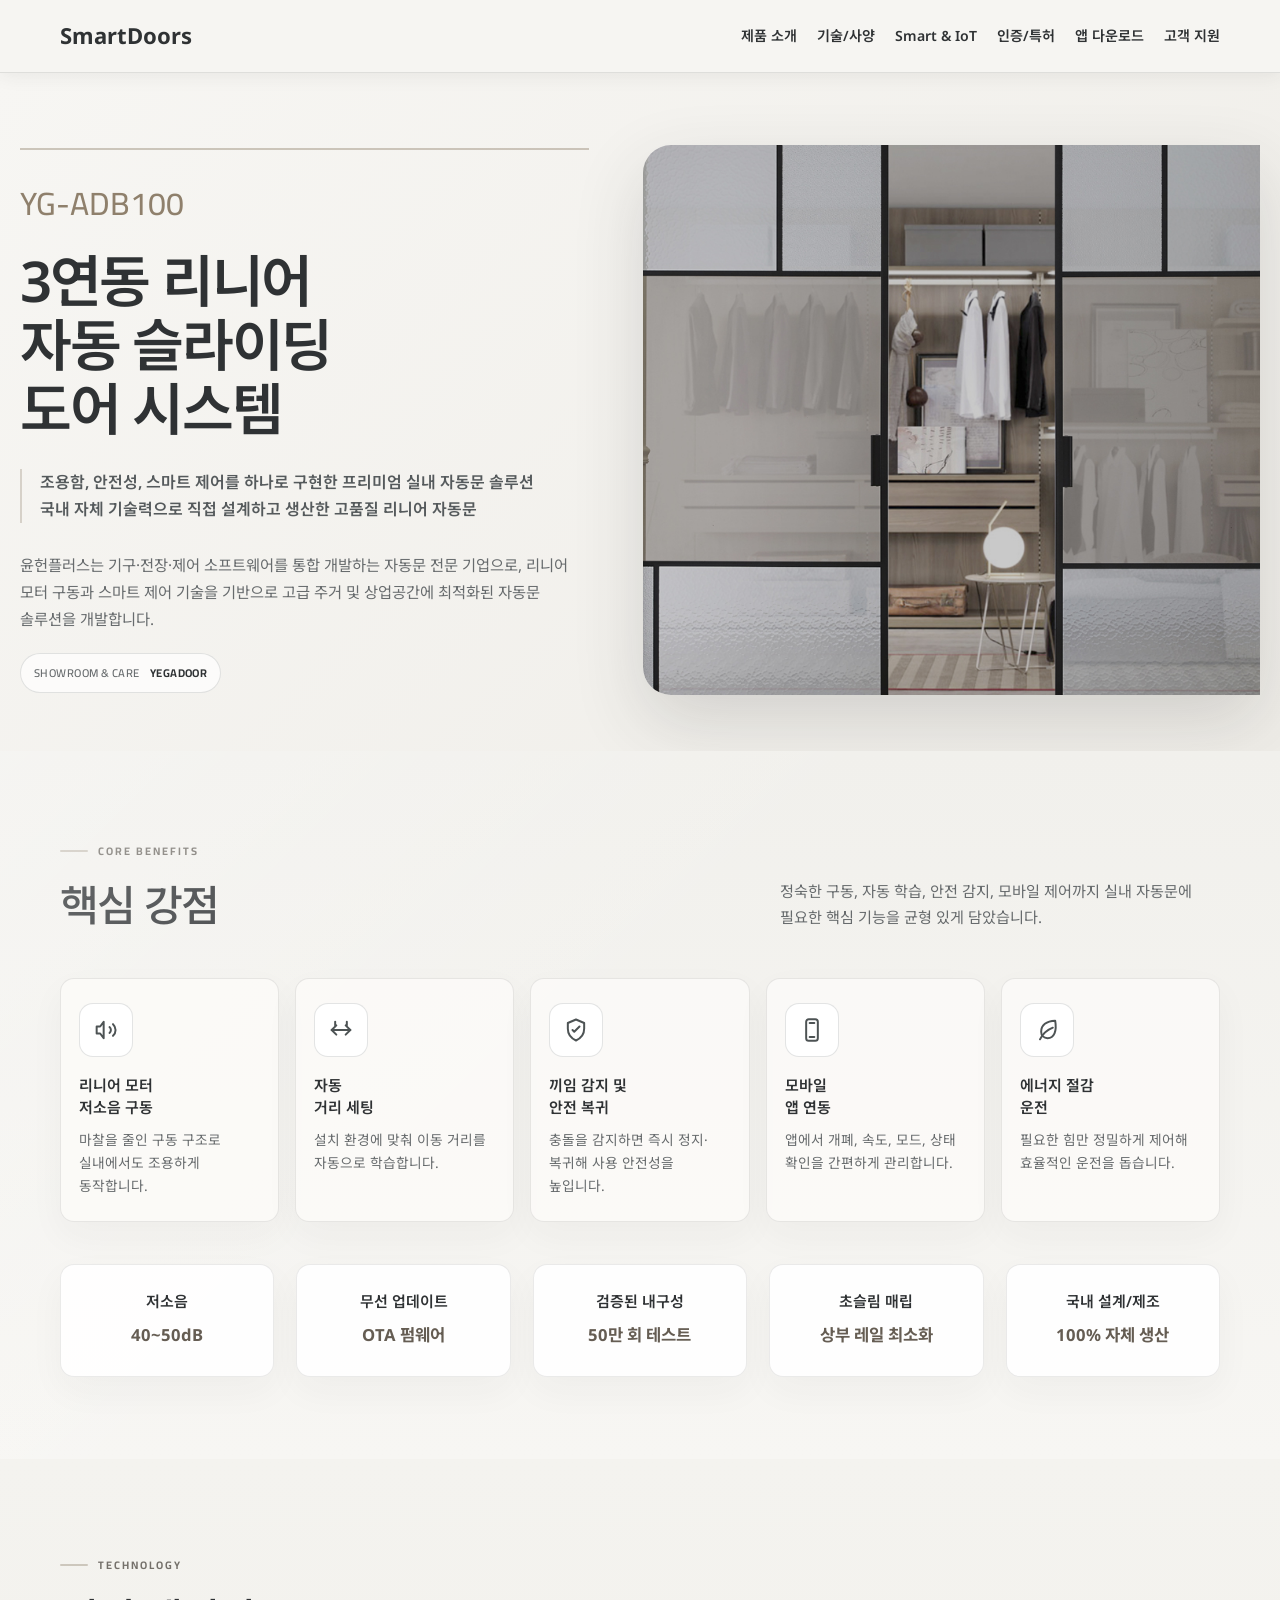
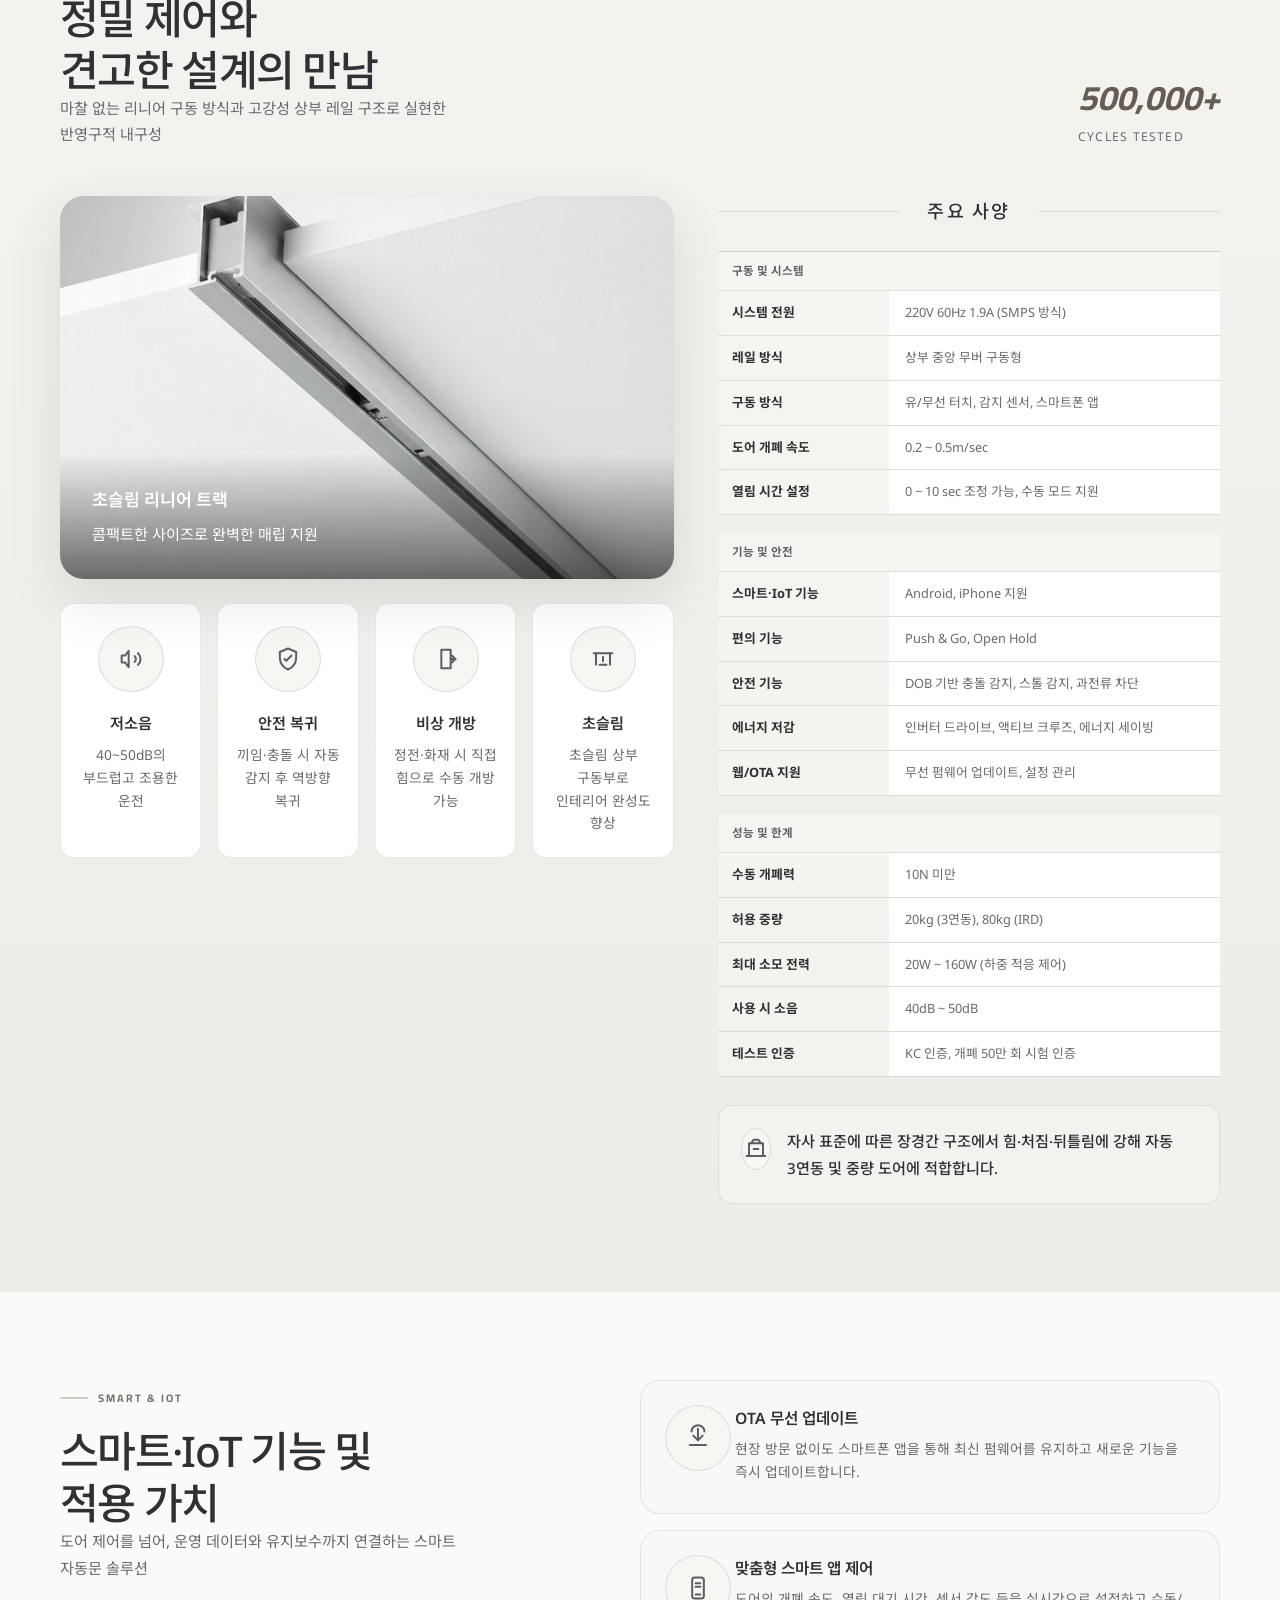
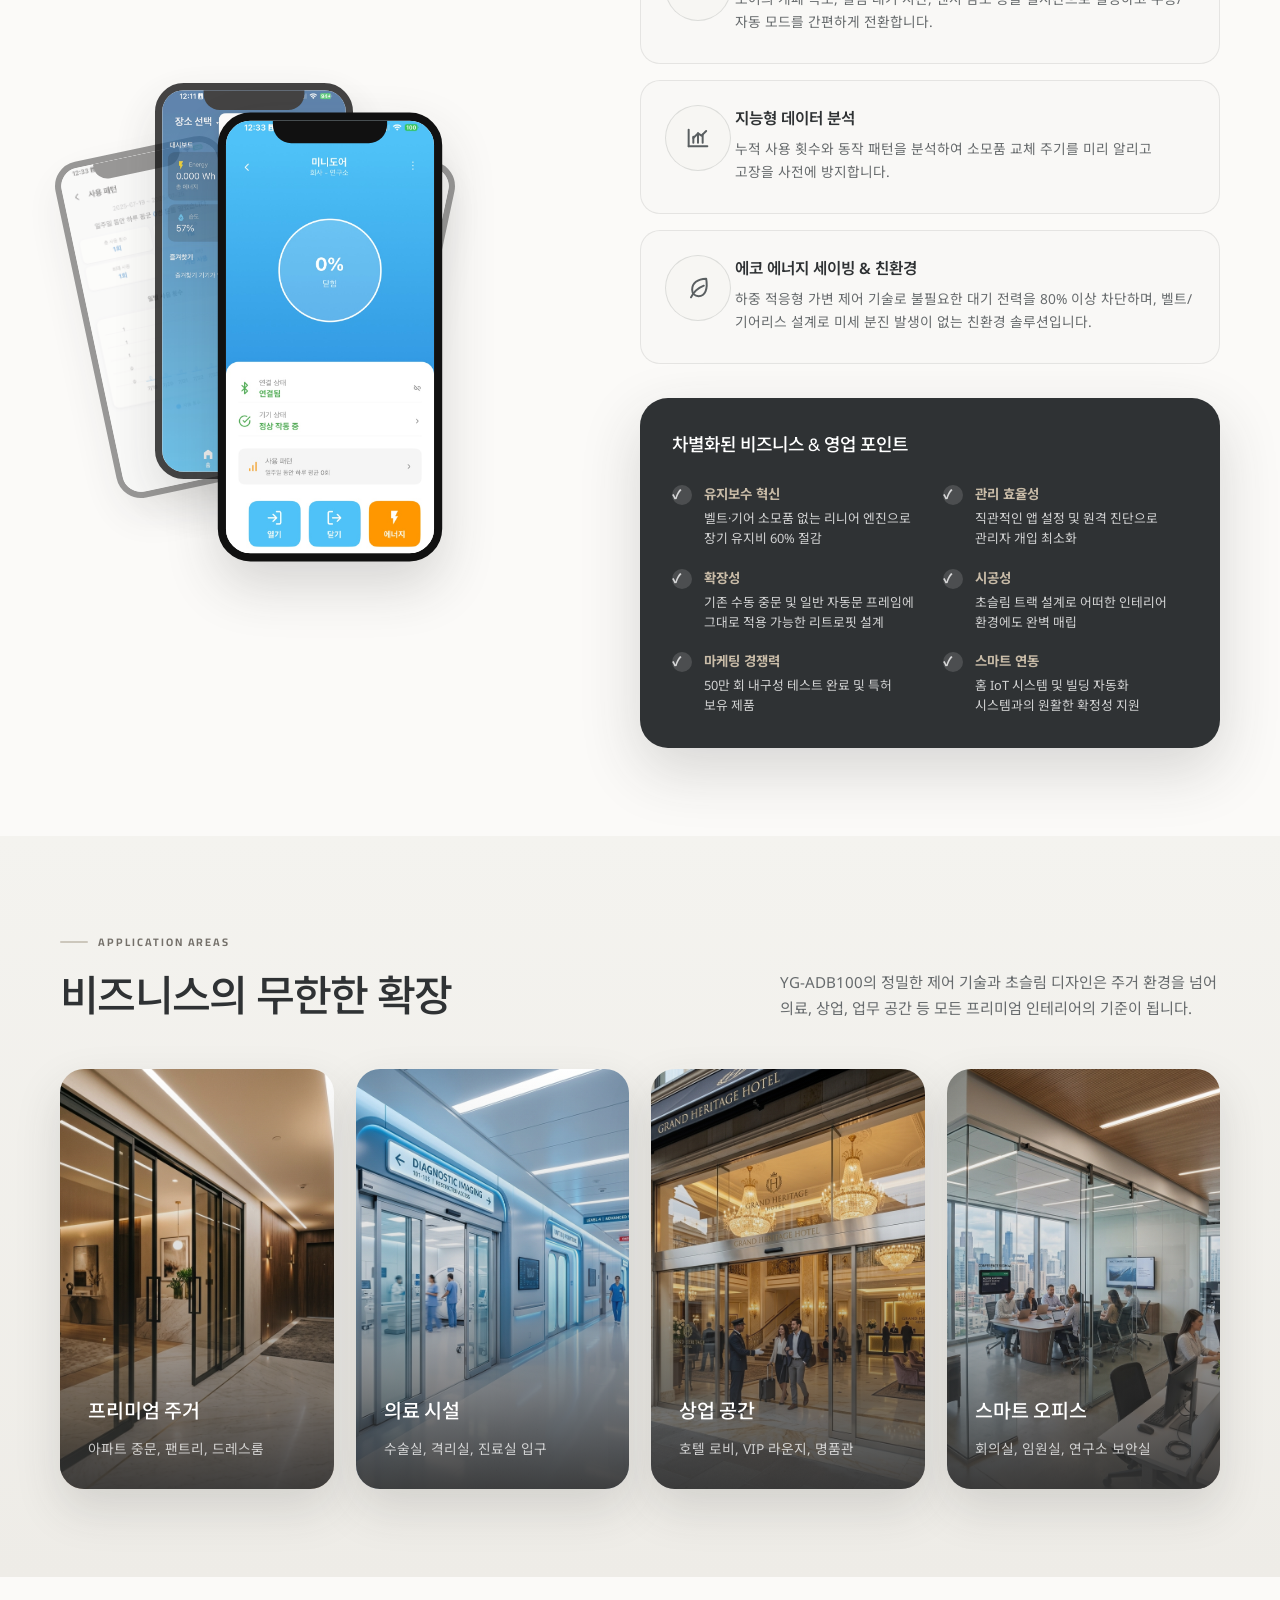
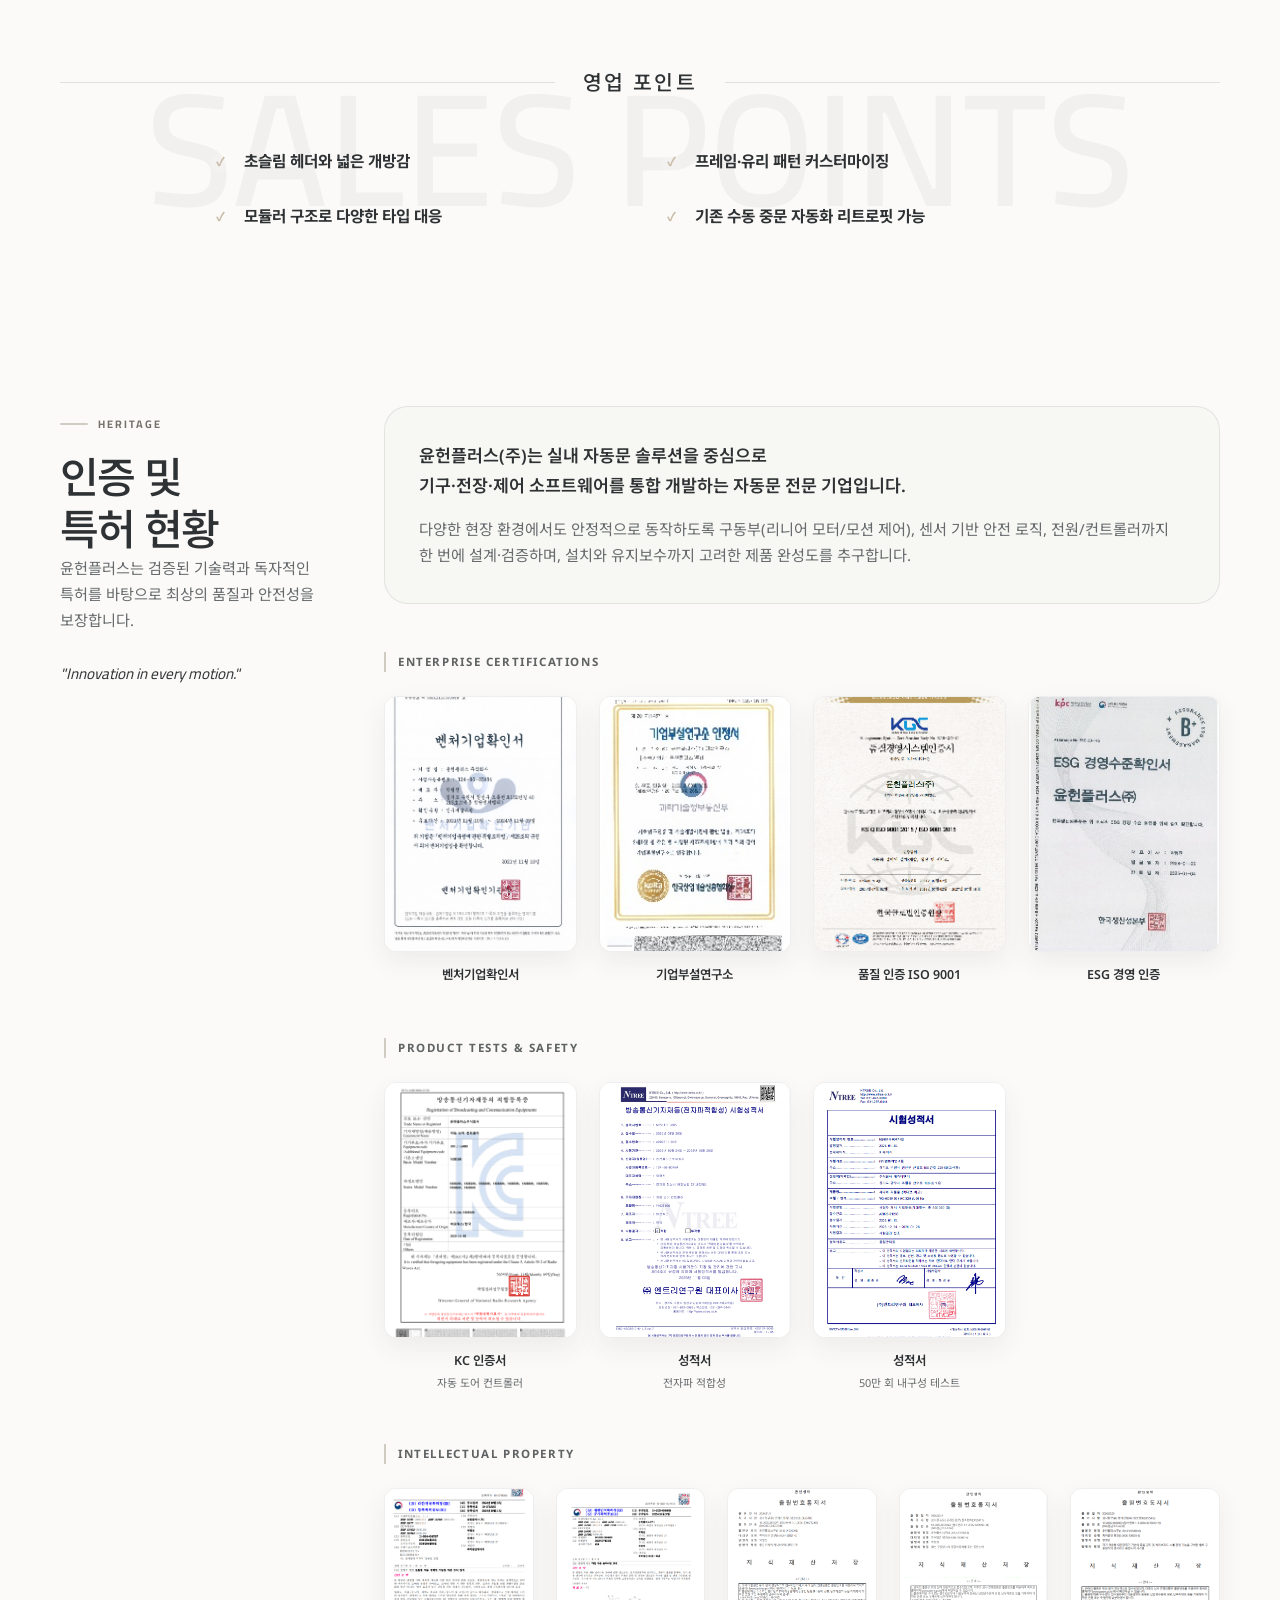
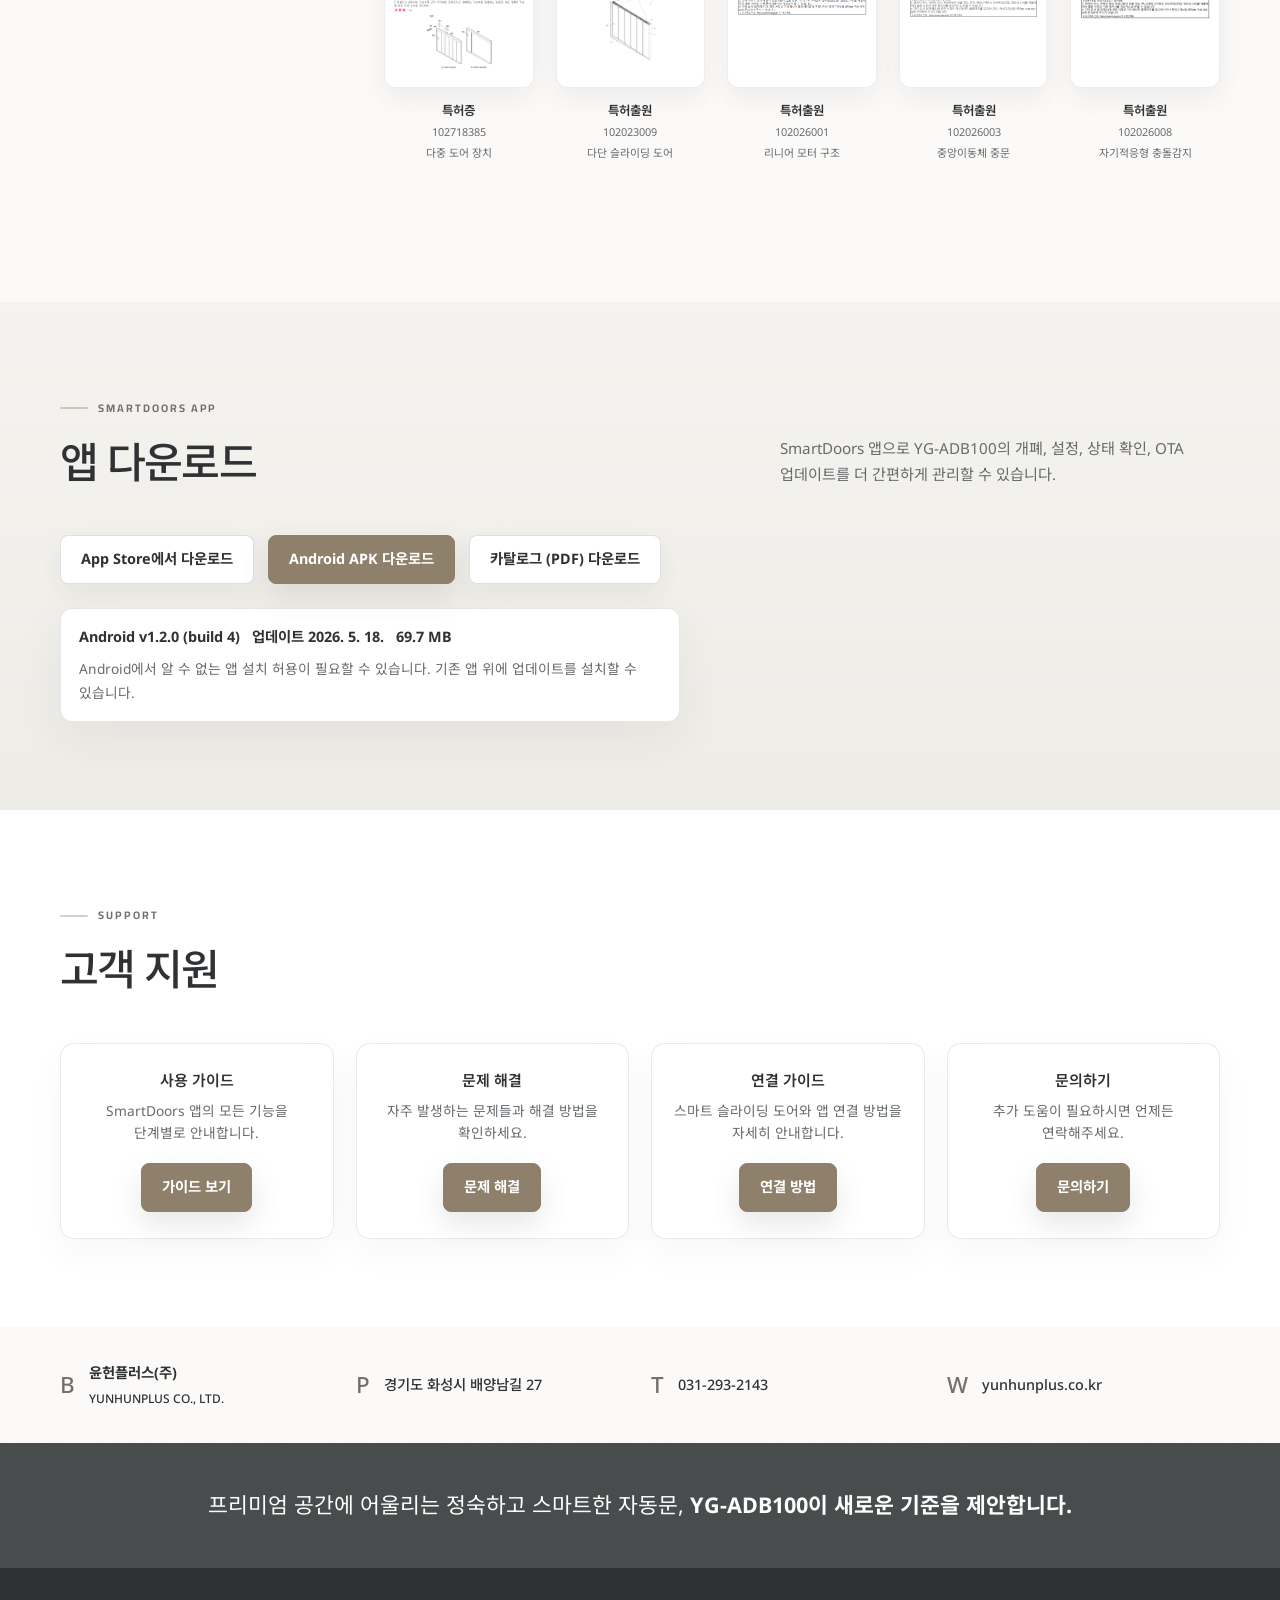
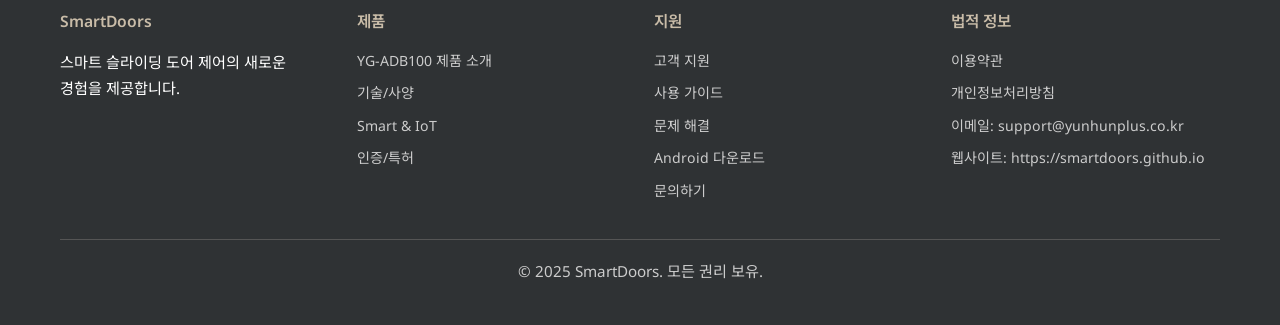
==== commit bfcc5459: "docs: 메인페이지 PDF 변환 및 다운로드 링크 추가 (YG-ADB100_v1.0.pdf)" ====
--- a/index.html
+++ b/index.html
@@ -1583,6 +1583,12 @@
             .mini-icon svg {
                 width: 22px;
                 height: 22px;
+            }
+        }
+        @media print {
+            section, .section, .strengths, .cert-section {
+                page-break-inside: avoid;
+                break-inside: avoid;
             }
         }
     </style>
@@ -2107,6 +2113,7 @@
                     <a href="https://apps.apple.com/kr/app/smartdoors/id6749668197" class="cta-btn store">App Store에서
                         다운로드</a>
                     <a href="downloads/android/smartdoors.apk" class="cta-btn" download>Android APK 다운로드</a>
+                    <a href="downloads/YG-ADB100_v1.0.pdf" class="cta-btn secondary" download>카탈로그 (PDF) 다운로드</a>
                 </div>
                 <div class="download-panel" aria-live="polite">
                     <div class="download-meta">
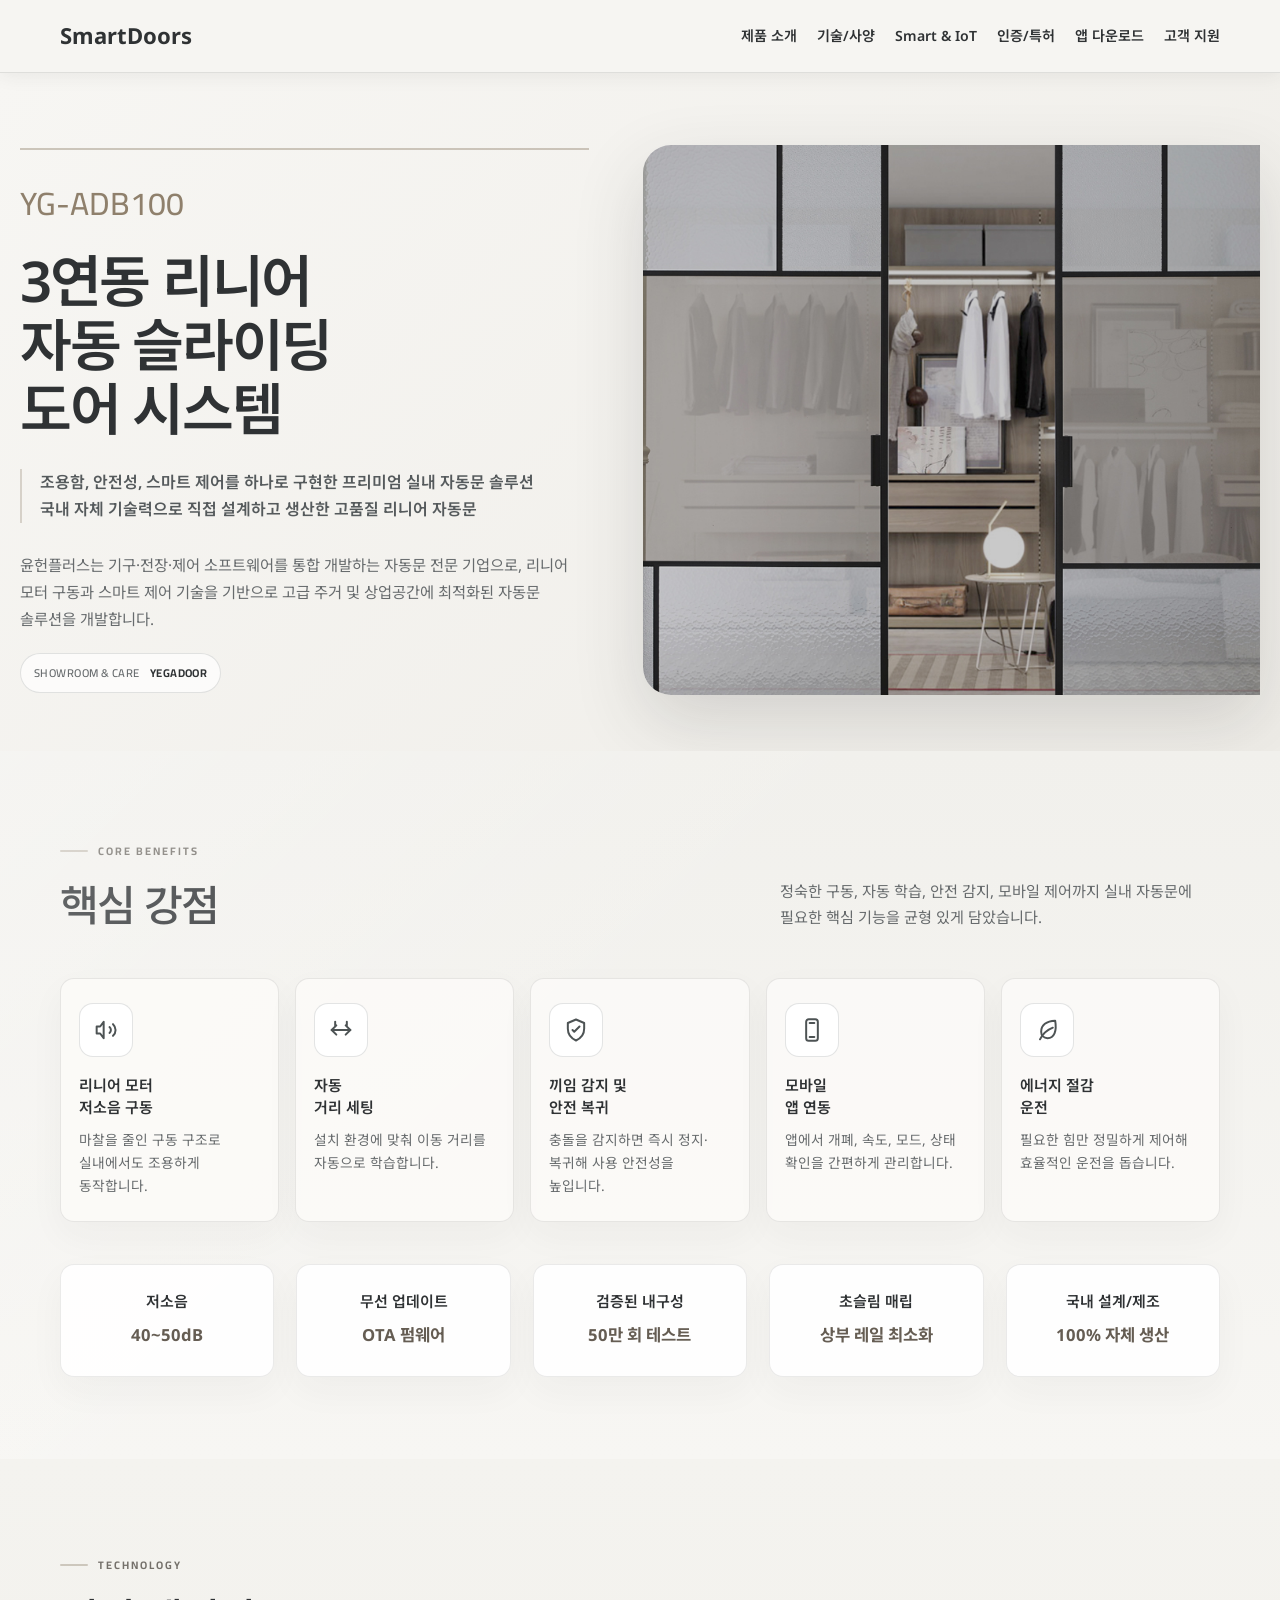
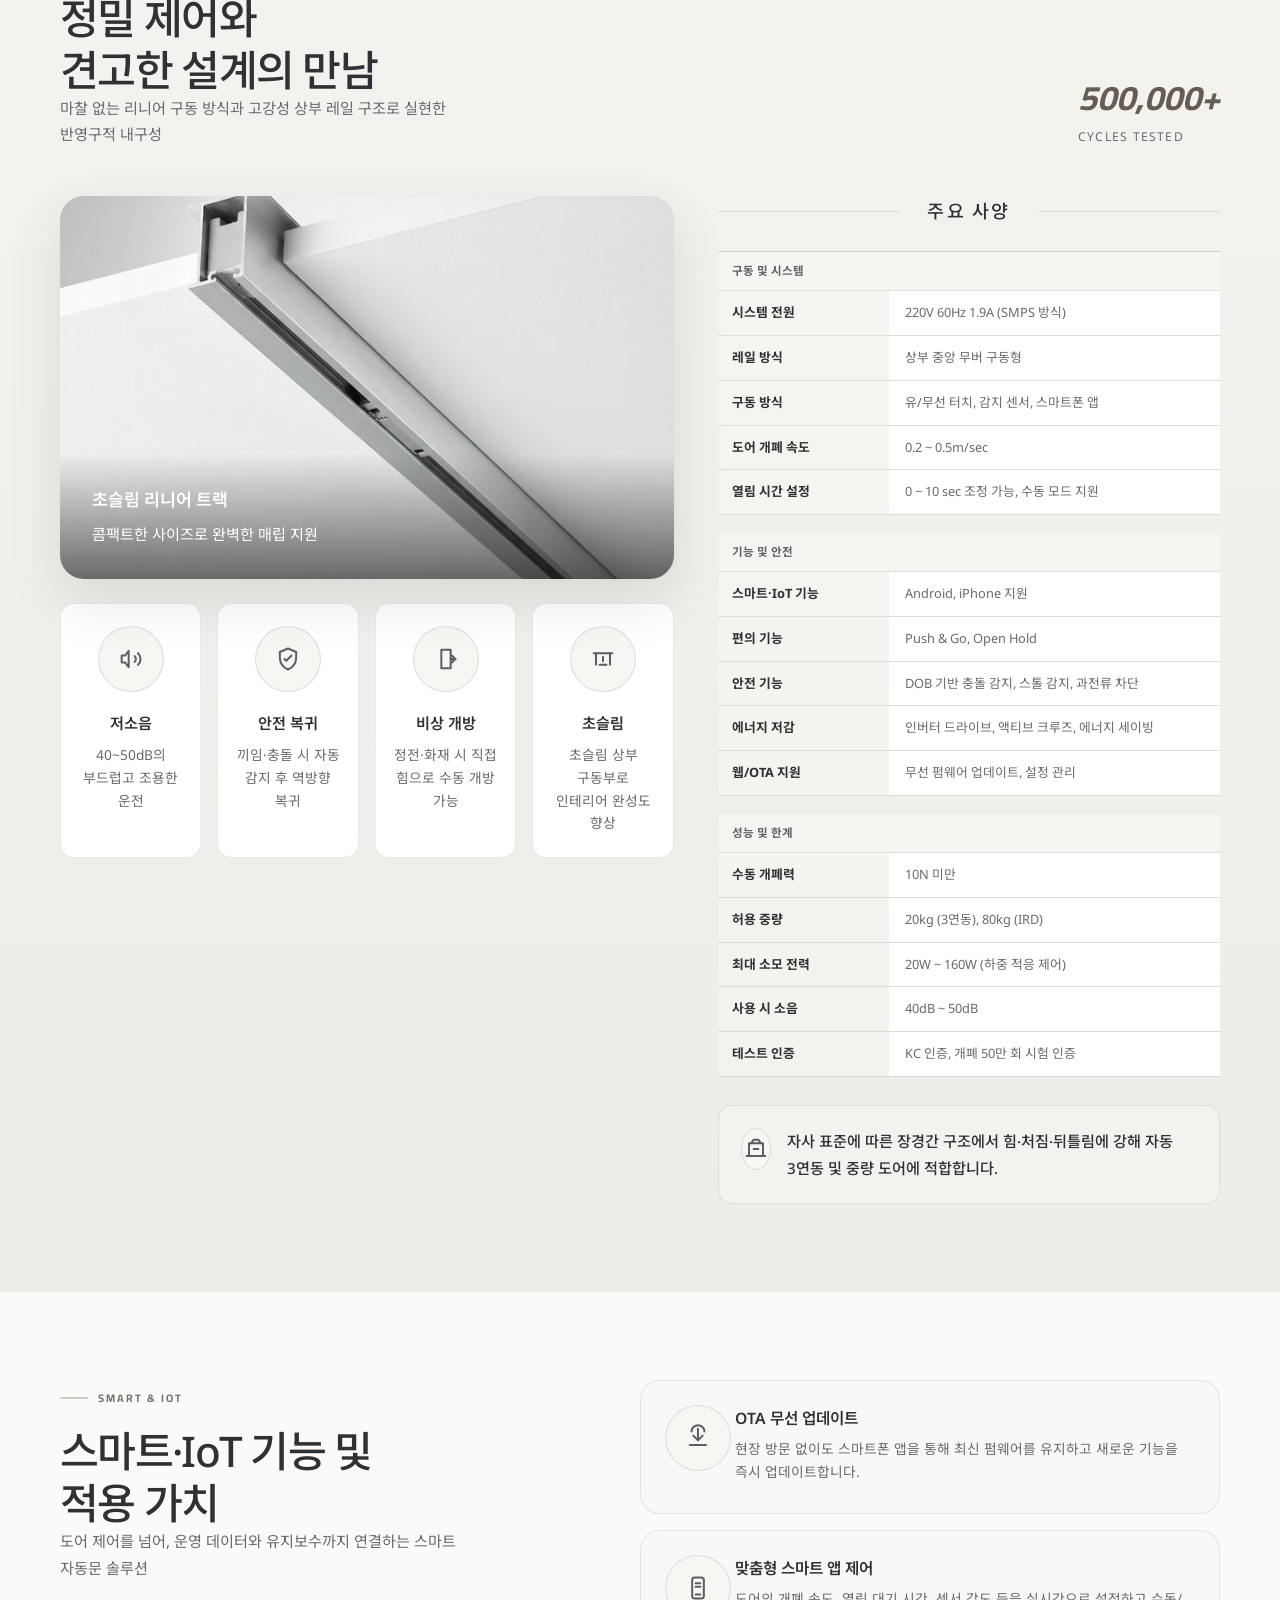
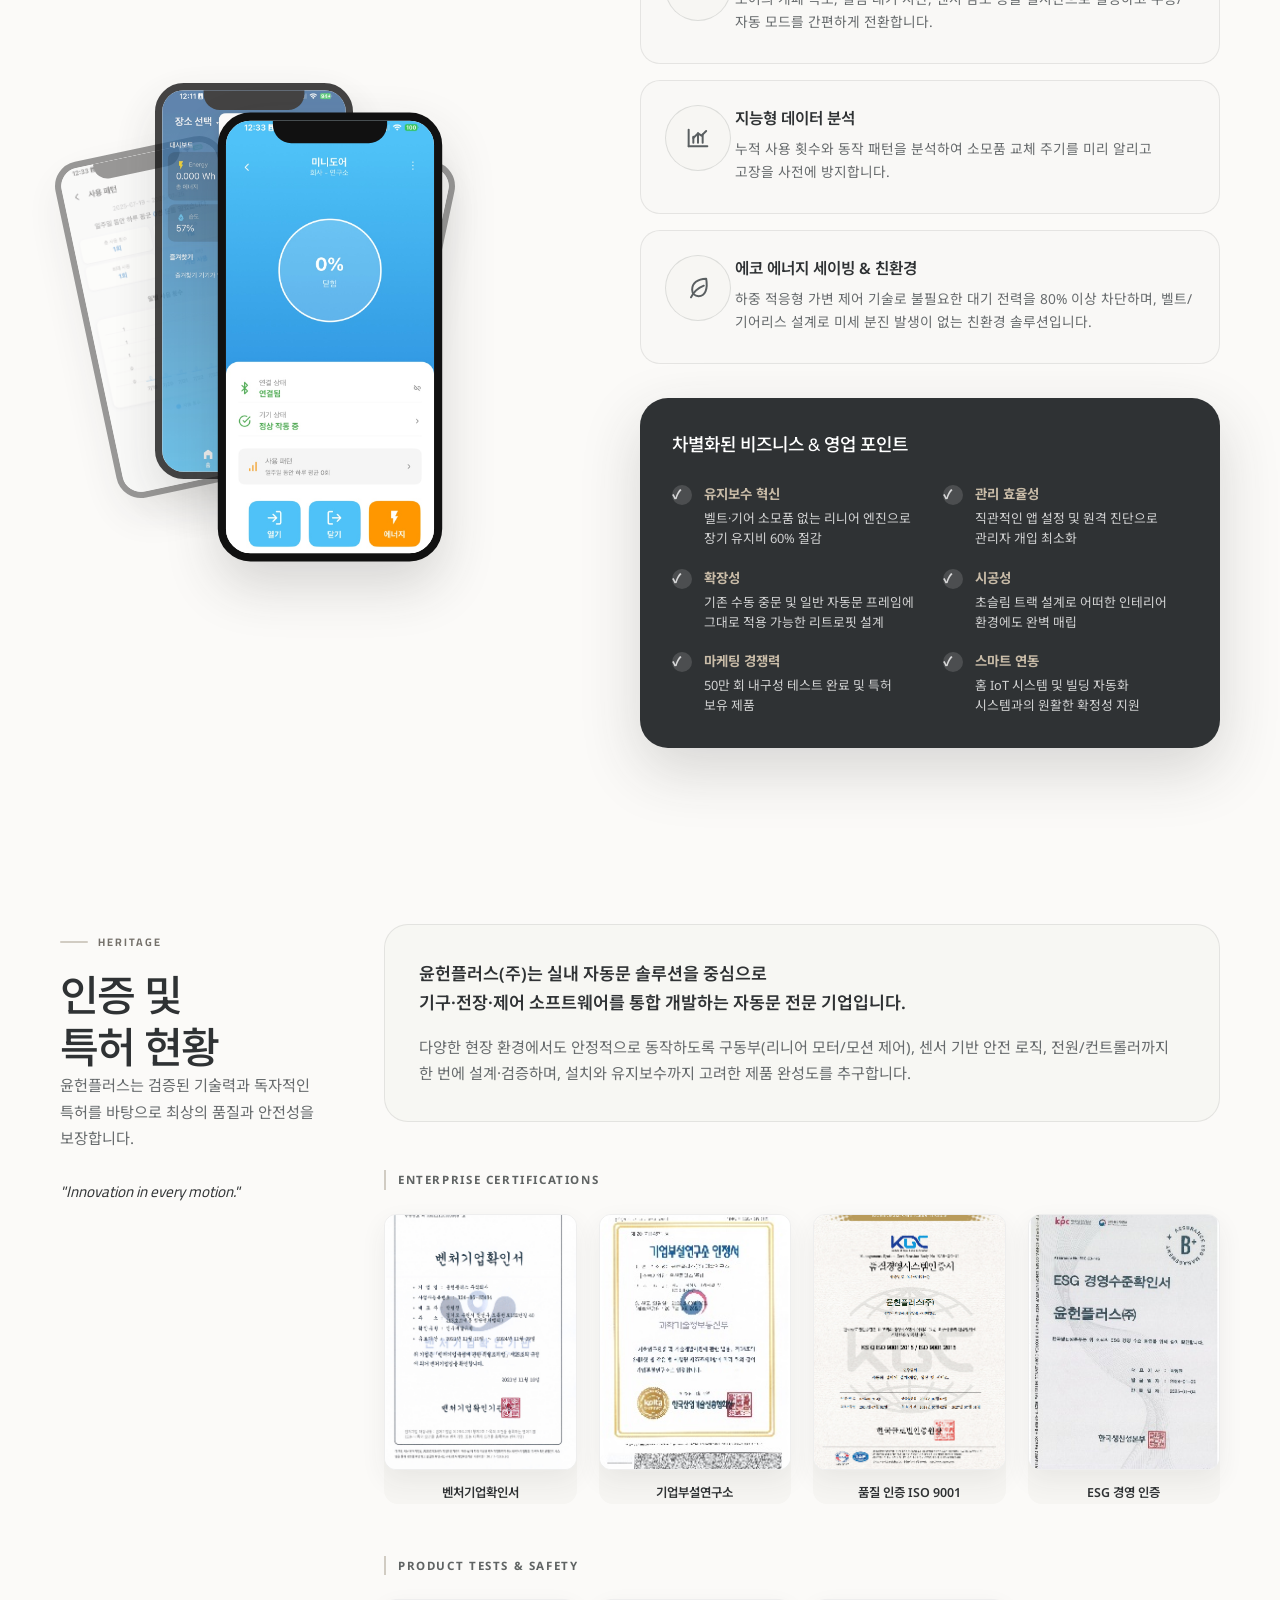
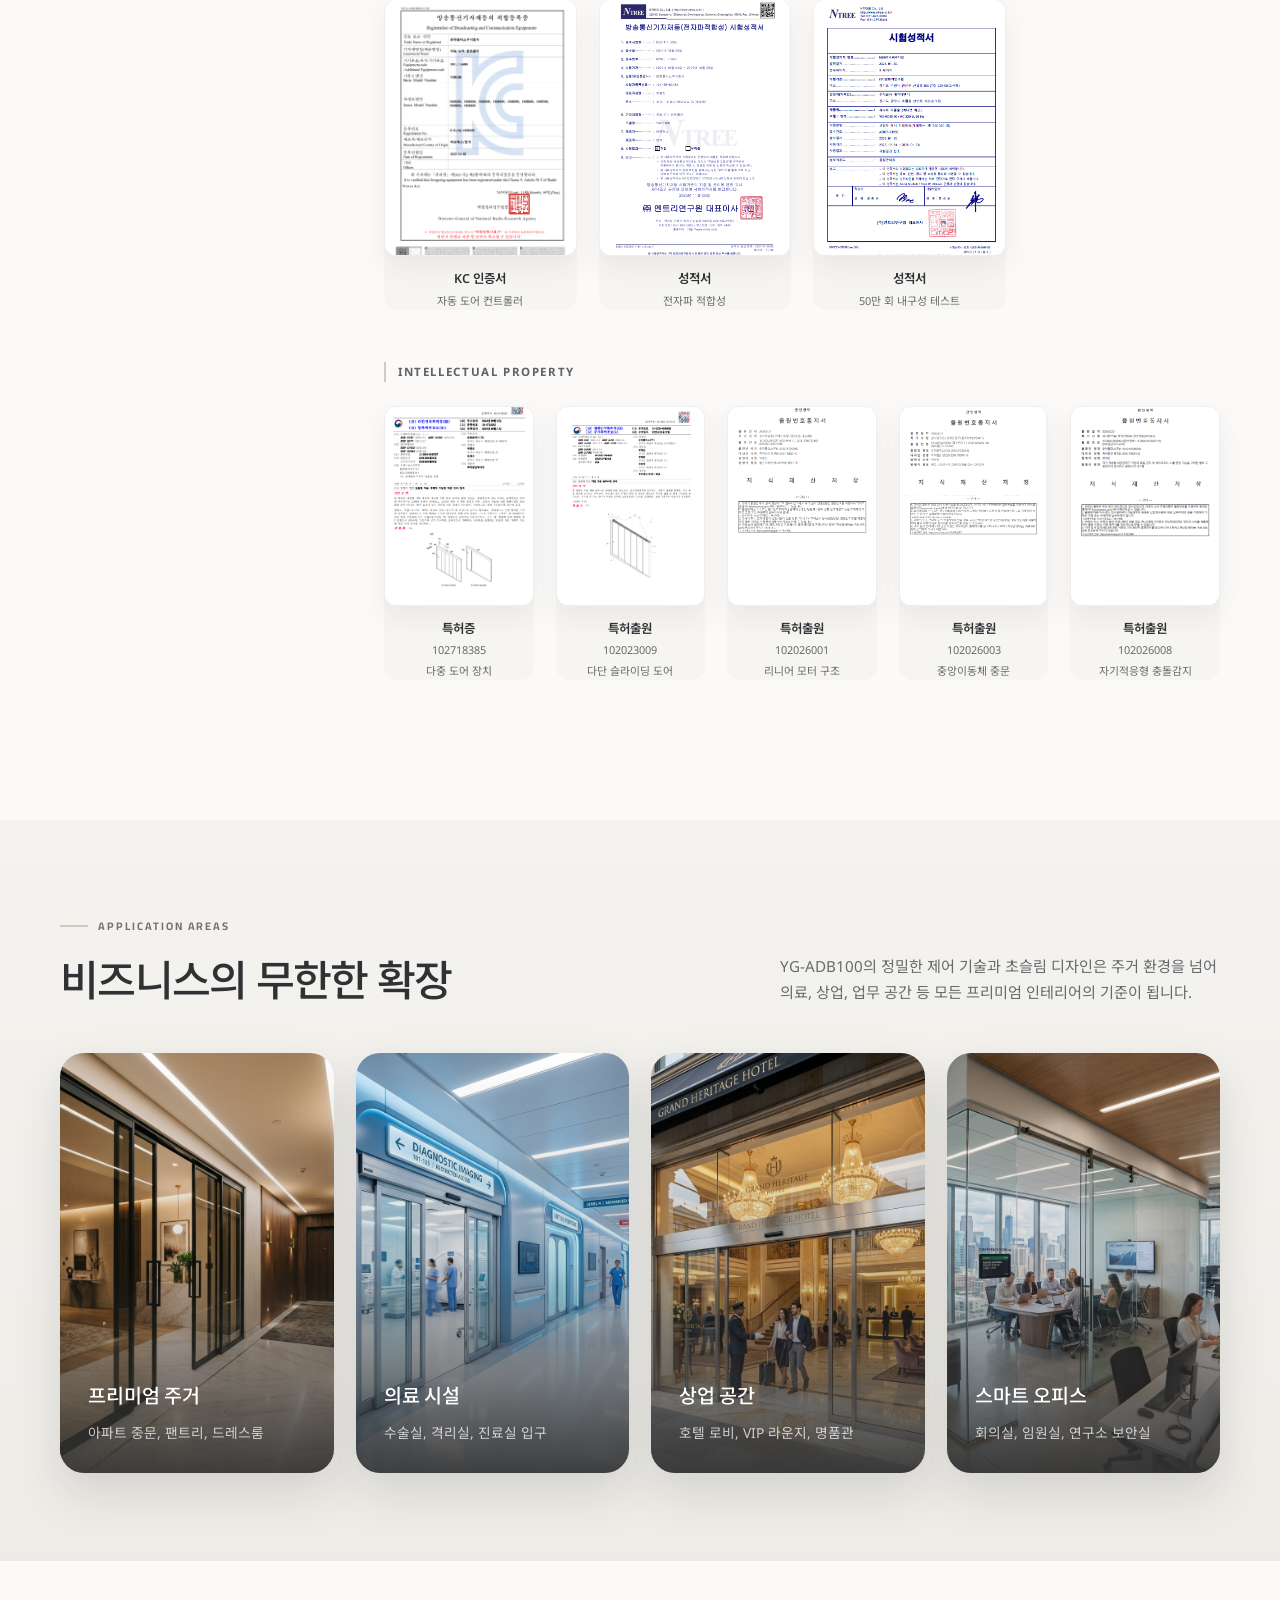
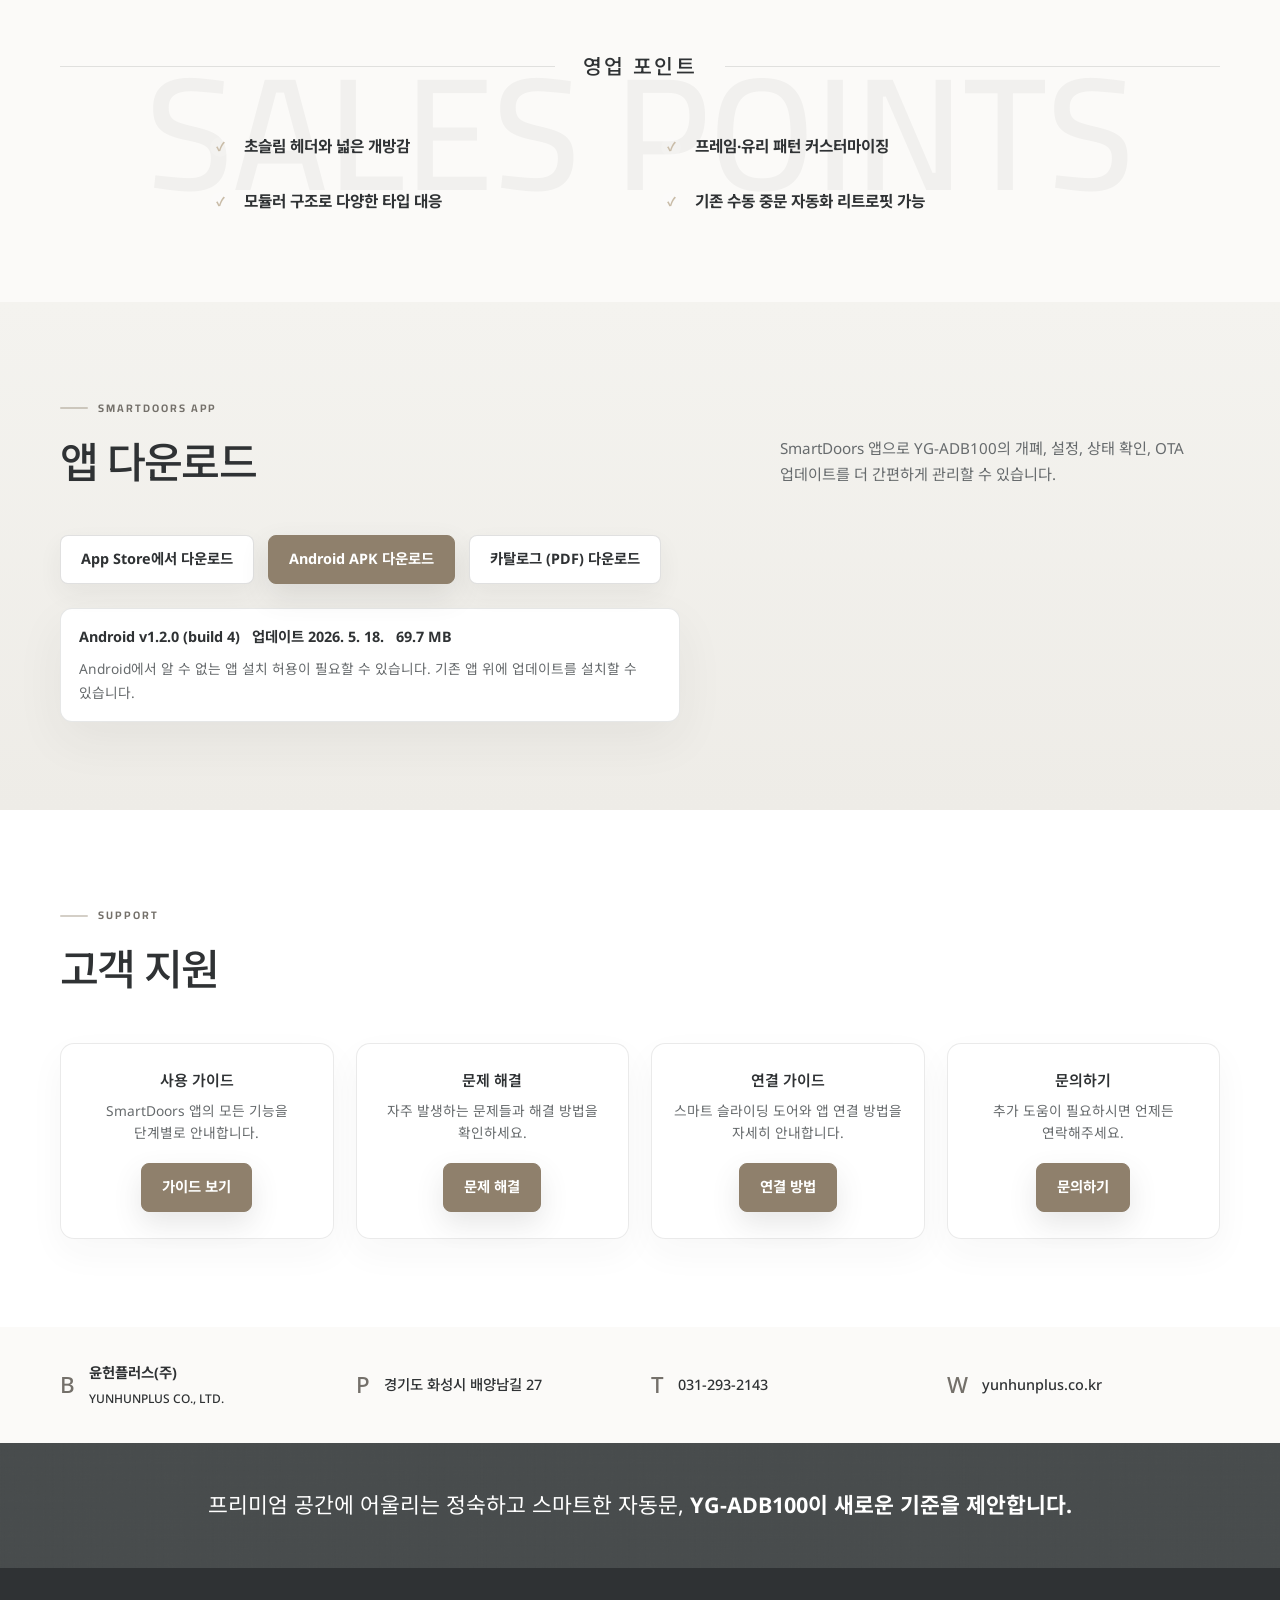
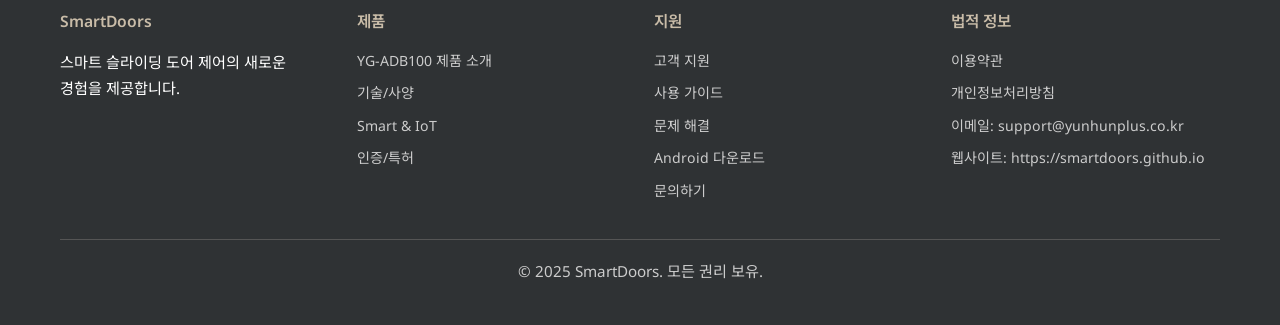
==== commit 314a4008: "fix: PDF 인쇄 스타일 그라데이션 분홍색 오류 수정, 인증서/특허 이미지 3열 확대 배치 및 2페이지 이후 상단 여백 조절" ====
--- a/index.html
+++ b/index.html
@@ -475,7 +475,7 @@
             position: absolute;
             inset: 0;
             opacity: 0.65;
-            background-image: linear-gradient(135deg, rgba(255, 255, 255, 0.48), transparent 46%);
+            background-image: linear-gradient(135deg, rgba(255, 255, 255, 0.48), rgba(255, 255, 255, 0) 46%);
             pointer-events: none;
         }
 
@@ -618,7 +618,7 @@
             inset: auto 0 0;
             padding: 32px;
             color: white;
-            background: linear-gradient(to top, rgba(0, 0, 0, 0.55), transparent);
+            background: linear-gradient(to top, rgba(0, 0, 0, 0.55), rgba(0, 0, 0, 0));
         }
 
         .image-caption h3 {
@@ -882,7 +882,7 @@
             content: "";
             position: absolute;
             inset: 0;
-            background: linear-gradient(to top, rgba(51, 51, 51, 0.92), rgba(51, 51, 51, 0.18), transparent);
+            background: linear-gradient(to top, rgba(51, 51, 51, 0.92), rgba(51, 51, 51, 0.18), rgba(51, 51, 51, 0));
         }
 
         .app-card-content {
@@ -994,7 +994,7 @@
         .cert-card {
             padding: 0;
             box-shadow: none;
-            background: transparent;
+            background: var(--cream);
             border: 0;
         }
 
@@ -1132,7 +1132,7 @@
             color: #ccc;
         }
 
-        @media (max-width: 1024px) {
+        @media screen and (max-width: 1024px) {
 
             .hero-grid,
             .technology-grid,
@@ -1160,7 +1160,7 @@
             }
         }
 
-        @media (max-width: 760px) {
+        @media screen and (max-width: 760px) {
             body {
                 font-size: 15px;
             }
@@ -1529,7 +1529,7 @@
             }
         }
 
-        @media (max-width: 420px) {
+        @media screen and (max-width: 420px) {
             .container {
                 padding-left: 16px;
                 padding-right: 16px;
@@ -1585,13 +1585,168 @@
                 height: 22px;
             }
         }
+        .print-header, .print-header, .print-footer {
+            display: none;
+        }
         @media print {
-            section, .section, .strengths, .cert-section {
+            @page {
+                size: A4 portrait;
+                margin: 0;
+            }
+            * {
+                box-shadow: none !important;
+                text-shadow: none !important;
+            }
+            html, body {
+                -webkit-print-color-adjust: exact !important;
+                print-color-adjust: exact !important;
+                background-color: #f6f5f2 !important;
+            }
+            body {
+                width: 1200px;
+                zoom: 0.66;
+                margin: 0 auto;
+                padding-top: 110px !important; /* 상단 머리말과의 간격을 시원하게 확장 */
+                padding-bottom: 80px !important;
+            }
+            .header, #download, #support, .partner-note, .company-info, .footer, .banner {
+                display: none !important;
+            }
+            /* 인쇄 시 히어로 영역 텍스트 색상을 검은색으로 강제 지정하여 가독성 극대화 */
+            .hero h1, .hero-lead, .hero-copy p, .hero-grid * {
+                color: #000000 !important;
+            }
+            /* 1페이지에 hero와 strengths 통합하기 위한 패딩 미세 조정 */
+            .hero {
+                padding: 40px 0 20px 0 !important;
+            }
+            .strengths {
+                padding: 20px 0 40px 0 !important;
+            }
+            /* strengths 뒷배경 그라데이션 제거 */
+            .strengths::before {
+                display: none !important;
+            }
+            /* 각 주요 섹션이 개별 1페이지씩 차지하도록 강제 페이지 분할 지정 (strengths는 1페이지에 통합되므로 제외) */
+            #technology, #smart, #certifications, .section.alt {
+                page-break-before: always !important;
+                break-before: page !important;
+            }
+            /* 전체 섹션 배경 및 여백을 통일하여 분홍색 그라데이션 왜곡 해결 */
+            section, .section, .strengths, .cert-section, .section.alt {
+                background: #f6f5f2 !important;
+                background-color: #f6f5f2 !important;
                 page-break-inside: avoid;
                 break-inside: avoid;
-            }
-        }
-    </style>
+                padding: 64px 0 !important;
+            }
+            /* 2페이지부터 시작하는 섹션 상단 패딩 조율 (대안 A 반영: 80px) */
+            #technology, #smart, #certifications, .section.alt {
+                padding-top: 80px !important;
+                padding-bottom: 64px !important;
+            }
+            /* 크롬 PDF border-radius 이미지 마스킹 버그 방지 */
+            .hero-image, .feature-image, .app-card, .cert-image, .cert-card, .app-card img, .hero-image img, .feature-image img {
+                border-radius: 0 !important;
+            }
+            /* 캡션 및 카드의 투명 그라데이션을 완전히 투명하게 수정 (사용자 피드백 반영) */
+            .image-caption {
+                background: transparent !important;
+                background-image: none !important;
+                padding: 16px 20px !important;
+            }
+            .app-card::after {
+                display: none !important;
+            }
+            .app-card-content {
+                background: transparent !important;
+                background-image: none !important;
+                padding: 16px 20px !important;
+                left: 0 !important;
+                right: 0 !important;
+                width: 100% !important;
+            }
+            .phone-stage {
+                min-height: 480px !important;
+                transform: scale(0.8) !important;
+                transform-origin: top center !important;
+                margin-top: 30px !important;
+                margin-bottom: -60px !important;
+            }
+            /* Heritage 섹션이 1페이지 내에 널찍하게 수납되도록 규격 및 마진 콤팩트 조정 */
+            .company-box {
+                margin-bottom: 24px !important;
+                padding: 22px !important;
+            }
+            .cert-section {
+                margin-bottom: 24px !important;
+                page-break-inside: avoid;
+                break-inside: avoid;
+            }
+            .cert-image {
+                max-height: 180px !important; /* 이미지 크기를 크게 대폭 확대 */
+                aspect-ratio: 3 / 4 !important;
+                margin-bottom: 8px !important;
+                width: auto !important;
+                margin-left: auto !important;
+                margin-right: auto !important;
+                border: 1px solid rgba(83, 86, 86, 0.2) !important;
+            }
+            .cert-card strong {
+                font-size: 11px !important;
+                line-height: 1.3 !important;
+            }
+            .cert-card span {
+                font-size: 9px !important;
+                line-height: 1.3 !important;
+            }
+            /* 인증 및 특허를 3열 정도로 배치 (사용자 피드백 반영) */
+            .cert-grid, .patent-grid {
+                grid-template-columns: repeat(3, 1fr) !important;
+                gap: 12px !important;
+            }
+            /* 눈에 띄도록 골드 배경색을 적용한 상단 머리말 스타일 */
+            .print-header {
+                display: flex !important;
+                position: fixed;
+                top: 20px;
+                left: 0;
+                right: 0;
+                justify-content: center;
+                align-items: center;
+                font-size: 14px;
+                font-weight: 700;
+                color: #ffffff !important;
+                background: #8f806c !important; /* 골드 배경 */
+                border-bottom: 0 !important;
+                padding: 12px 20px !important;
+                z-index: 9999;
+                width: 1200px;
+                margin: 0 auto;
+            }
+            .print-footer {
+                display: flex !important;
+                position: fixed;
+                bottom: 15px;
+                left: 0;
+                right: 0;
+                justify-content: center;
+                align-items: center;
+                gap: 15px;
+                font-size: 12px;
+                color: #676b6d;
+                border-top: 1px solid rgba(83, 86, 86, 0.16);
+                padding-top: 10px;
+                background: #f6f5f2 !important;
+                z-index: 9999;
+                width: 1200px;
+                margin: 0 auto;
+            }
+            .print-header span, .print-footer span {
+                display: inline-block;
+            }
+        }
+        </style>
 </head>
 
 <body>
@@ -1957,7 +2112,101 @@
             </div>
         </section>
 
-        <section class="section alt">
+        
+
+<section id="certifications" class="section">
+            <div class="container">
+                <div class="cert-layout">
+                    <div>
+                        <span class="section-label">Heritage</span>
+                        <h2 class="section-title">인증 및 <br>특허 현황</h2>
+                        <p class="section-desc">윤헌플러스는 검증된 기술력과 독자적인 특허를 바탕으로 최상의 품질과 안전성을 보장합니다.</p>
+                        <p class="serif" style="margin-top:28px; color:var(--dark); font-style:italic;">"Innovation in
+                            every motion."</p>
+                    </div>
+                    <div>
+                        <div class="company-box">
+                            <strong>윤헌플러스(주)는 실내 자동문 솔루션을 중심으로 <br>기구·전장·제어 소프트웨어를 통합 개발하는 자동문 전문 기업입니다.</strong>
+                            <p>다양한 현장 환경에서도 안정적으로 동작하도록 구동부(리니어 모터/모션 제어), 센서 기반 안전 로직, 전원/컨트롤러까지 한 번에 설계·검증하며, 설치와
+                                유지보수까지 고려한 제품 완성도를 추구합니다.</p>
+                        </div>
+
+                        <div class="cert-section">
+                            <h3>Enterprise Certifications</h3>
+                            <div class="cert-grid">
+                                <div class="cert-card">
+                                    <div class="cert-image"><img src="images/cert/cert_1.png" alt="벤처기업확인서"></div>
+                                    <strong>벤처기업확인서</strong>
+                                </div>
+                                <div class="cert-card">
+                                    <div class="cert-image"><img src="images/cert/cert_2.jpeg" alt="기업부설연구소"></div>
+                                    <strong>기업부설연구소</strong>
+                                </div>
+                                <div class="cert-card">
+                                    <div class="cert-image"><img src="images/cert/cert_3.png" alt="품질 인증 ISO 9001">
+                                    </div>
+                                    <strong>품질 인증 ISO 9001</strong>
+                                </div>
+                                <div class="cert-card">
+                                    <div class="cert-image"><img src="images/cert/cert_4.jpeg" alt="ESG 경영 인증"></div>
+                                    <strong>ESG 경영 인증</strong>
+                                </div>
+                            </div>
+                        </div>
+
+                        <div class="cert-section">
+                            <h3>Product Tests & Safety</h3>
+                            <div class="cert-grid">
+                                <div class="cert-card">
+                                    <div class="cert-image"><img src="images/cert/cert_kc.png" alt="KC 인증서"></div>
+                                    <strong>KC 인증서</strong><span>자동 도어 컨트롤러</span>
+                                </div>
+                                <div class="cert-card">
+                                    <div class="cert-image"><img src="images/cert/test_emc.png" alt="전자파 적합성 성적서"></div>
+                                    <strong>성적서</strong><span>전자파 적합성</span>
+                                </div>
+                                <div class="cert-card">
+                                    <div class="cert-image"><img src="images/cert/test_durability.png"
+                                            alt="50만 회 내구성 테스트 성적서"></div><strong>성적서</strong><span>50만 회 내구성 테스트</span>
+                                </div>
+                                <!-- <div class="cert-card">
+                                    <div class="cert-image"><img src="images/cert/cert_kc.png" alt="AC/DC 컨버터 인증서">
+                                    </div><strong>인증서</strong><span>AC/DC 컨버터</span>
+                                </div> -->
+                            </div>
+                        </div>
+
+                        <div class="cert-section">
+                            <h3>Intellectual Property</h3>
+                            <div class="patent-grid">
+                                <div class="cert-card">
+                                    <div class="cert-image"><img src="images/cert/patent_1.png" alt="다중 도어 장치 특허증">
+                                    </div><strong>특허증</strong><span>102718385</span><span>다중 도어 장치</span>
+                                </div>
+                                <div class="cert-card">
+                                    <div class="cert-image"><img src="images/cert/patent_2.png" alt="다단 슬라이딩 도어 특허출원">
+                                    </div><strong>특허출원</strong><span>102023009</span><span>다단 슬라이딩 도어</span>
+                                </div>
+                                <div class="cert-card">
+                                    <div class="cert-image"><img src="images/cert/patent_3.png" alt="리니어 모터 구조 특허출원">
+                                    </div><strong>특허출원</strong><span>102026001</span><span>리니어 모터 구조</span>
+                                </div>
+                                <div class="cert-card">
+                                    <div class="cert-image"><img src="images/cert/patent_4.png" alt="중앙이동체 중문 특허출원">
+                                    </div><strong>특허출원</strong><span>102026003</span><span>중앙이동체 중문</span>
+                                </div>
+                                <div class="cert-card">
+                                    <div class="cert-image"><img src="images/cert/patent_5.png" alt="자기적응형 충돌감지 특허출원">
+                                    </div><strong>특허출원</strong><span>102026008</span><span>자기적응형 충돌감지</span>
+                                </div>
+                            </div>
+                        </div>
+                    </div>
+                </div>
+            </div>
+        </section>
+
+<section class="section alt">
             <div class="container">
                 <div class="section-header">
                     <div>
@@ -2008,97 +2257,7 @@
             </div>
         </section>
 
-        <section id="certifications" class="section">
-            <div class="container">
-                <div class="cert-layout">
-                    <div>
-                        <span class="section-label">Heritage</span>
-                        <h2 class="section-title">인증 및 <br>특허 현황</h2>
-                        <p class="section-desc">윤헌플러스는 검증된 기술력과 독자적인 특허를 바탕으로 최상의 품질과 안전성을 보장합니다.</p>
-                        <p class="serif" style="margin-top:28px; color:var(--dark); font-style:italic;">"Innovation in
-                            every motion."</p>
-                    </div>
-                    <div>
-                        <div class="company-box">
-                            <strong>윤헌플러스(주)는 실내 자동문 솔루션을 중심으로 <br>기구·전장·제어 소프트웨어를 통합 개발하는 자동문 전문 기업입니다.</strong>
-                            <p>다양한 현장 환경에서도 안정적으로 동작하도록 구동부(리니어 모터/모션 제어), 센서 기반 안전 로직, 전원/컨트롤러까지 한 번에 설계·검증하며, 설치와
-                                유지보수까지 고려한 제품 완성도를 추구합니다.</p>
-                        </div>
-
-                        <div class="cert-section">
-                            <h3>Enterprise Certifications</h3>
-                            <div class="cert-grid">
-                                <div class="cert-card">
-                                    <div class="cert-image"><img src="images/cert/cert_1.png" alt="벤처기업확인서"></div>
-                                    <strong>벤처기업확인서</strong>
-                                </div>
-                                <div class="cert-card">
-                                    <div class="cert-image"><img src="images/cert/cert_2.jpeg" alt="기업부설연구소"></div>
-                                    <strong>기업부설연구소</strong>
-                                </div>
-                                <div class="cert-card">
-                                    <div class="cert-image"><img src="images/cert/cert_3.png" alt="품질 인증 ISO 9001">
-                                    </div>
-                                    <strong>품질 인증 ISO 9001</strong>
-                                </div>
-                                <div class="cert-card">
-                                    <div class="cert-image"><img src="images/cert/cert_4.jpeg" alt="ESG 경영 인증"></div>
-                                    <strong>ESG 경영 인증</strong>
-                                </div>
-                            </div>
-                        </div>
-
-                        <div class="cert-section">
-                            <h3>Product Tests & Safety</h3>
-                            <div class="cert-grid">
-                                <div class="cert-card">
-                                    <div class="cert-image"><img src="images/cert/cert_kc.png" alt="KC 인증서"></div>
-                                    <strong>KC 인증서</strong><span>자동 도어 컨트롤러</span>
-                                </div>
-                                <div class="cert-card">
-                                    <div class="cert-image"><img src="images/cert/test_emc.png" alt="전자파 적합성 성적서"></div>
-                                    <strong>성적서</strong><span>전자파 적합성</span>
-                                </div>
-                                <div class="cert-card">
-                                    <div class="cert-image"><img src="images/cert/test_durability.png"
-                                            alt="50만 회 내구성 테스트 성적서"></div><strong>성적서</strong><span>50만 회 내구성 테스트</span>
-                                </div>
-                                <!-- <div class="cert-card">
-                                    <div class="cert-image"><img src="images/cert/cert_kc.png" alt="AC/DC 컨버터 인증서">
-                                    </div><strong>인증서</strong><span>AC/DC 컨버터</span>
-                                </div> -->
-                            </div>
-                        </div>
-
-                        <div class="cert-section">
-                            <h3>Intellectual Property</h3>
-                            <div class="patent-grid">
-                                <div class="cert-card">
-                                    <div class="cert-image"><img src="images/cert/patent_1.png" alt="다중 도어 장치 특허증">
-                                    </div><strong>특허증</strong><span>102718385</span><span>다중 도어 장치</span>
-                                </div>
-                                <div class="cert-card">
-                                    <div class="cert-image"><img src="images/cert/patent_2.png" alt="다단 슬라이딩 도어 특허출원">
-                                    </div><strong>특허출원</strong><span>102023009</span><span>다단 슬라이딩 도어</span>
-                                </div>
-                                <div class="cert-card">
-                                    <div class="cert-image"><img src="images/cert/patent_3.png" alt="리니어 모터 구조 특허출원">
-                                    </div><strong>특허출원</strong><span>102026001</span><span>리니어 모터 구조</span>
-                                </div>
-                                <div class="cert-card">
-                                    <div class="cert-image"><img src="images/cert/patent_4.png" alt="중앙이동체 중문 특허출원">
-                                    </div><strong>특허출원</strong><span>102026003</span><span>중앙이동체 중문</span>
-                                </div>
-                                <div class="cert-card">
-                                    <div class="cert-image"><img src="images/cert/patent_5.png" alt="자기적응형 충돌감지 특허출원">
-                                    </div><strong>특허출원</strong><span>102026008</span><span>자기적응형 충돌감지</span>
-                                </div>
-                            </div>
-                        </div>
-                    </div>
-                </div>
-            </div>
-        </section>
+        
 
         <section id="download" class="section alt">
             <div class="container">
@@ -2225,6 +2384,18 @@
         </div>
     </footer>
 
+    <div class="print-header">
+        <span>프리미엄 공간에 어울리는 정숙하고 스마트한 자동문, YG-ADB100이 새로운 기준을 제안합니다.</span>
+    </div>
+
+    <div class="print-footer">
+        <span>윤헌플러스(주)</span>
+        <span>주소: 경기도 화성시 배양남길 27</span>
+        <span>전화: 031-293-2143</span>
+        <span>메일: support@yunhunplus.co.kr</span>
+        <span>홈페이지: yunhunplus.co.kr</span>
+    </div>
+
     <script>
         (function () {
             var versionEl = document.getElementById("android-version");
